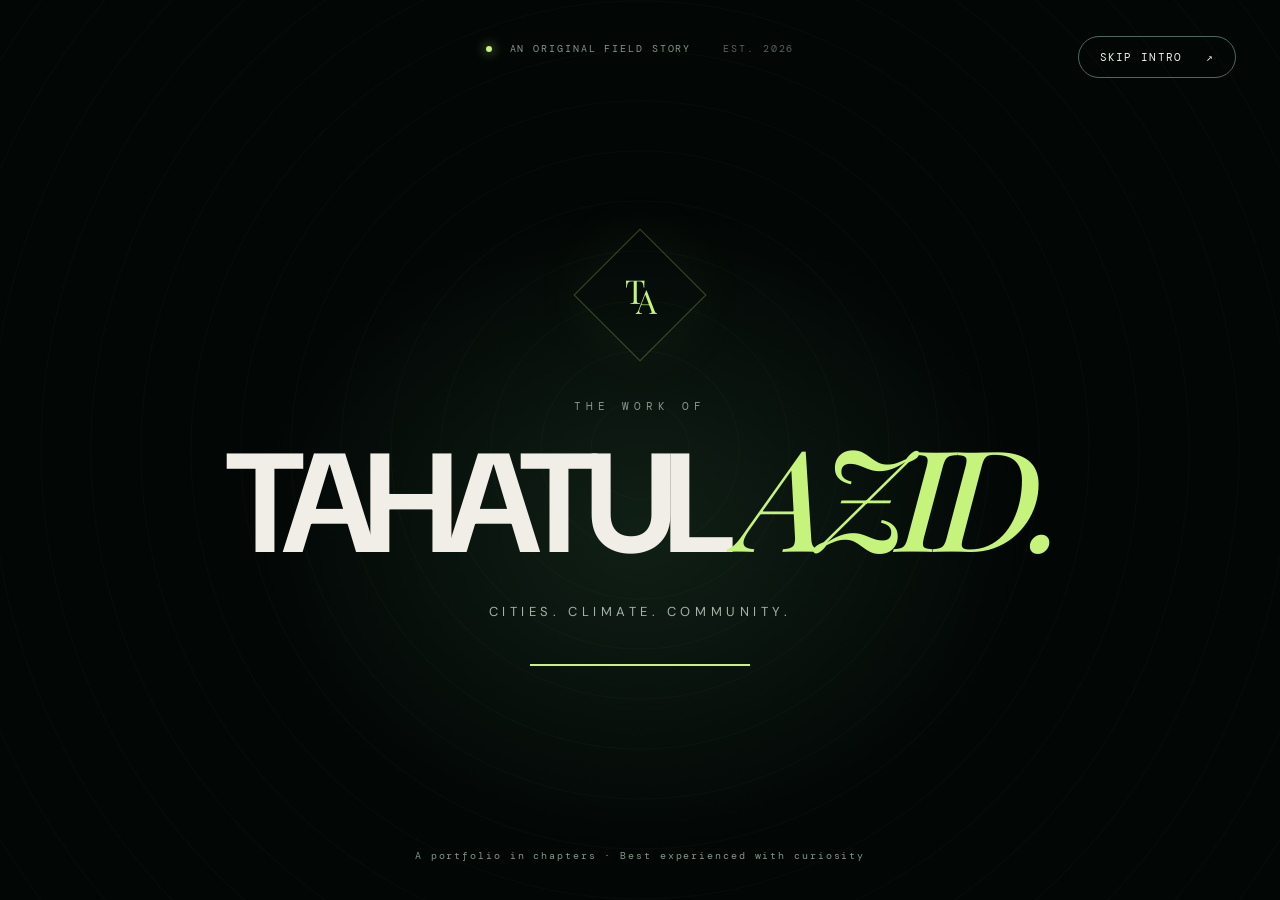
==== index.html @ ae1e610a "Upload complete portfolio website" ====
<!doctype html>
<html lang="en">
<head>
  <meta charset="UTF-8" />
  <meta name="viewport" content="width=device-width, initial-scale=1" />
  <meta name="description" content="The portfolio of Md. Tahatul Azid: planning, climate resilience, GIS and research." />
  <meta name="theme-color" content="#07140f" />
  <title>Home | Md. Tahatul Azid — Fieldnotes</title>
  <link rel="preconnect" href="https://fonts.googleapis.com" />
  <link rel="preconnect" href="https://fonts.gstatic.com" crossorigin />
  <link href="https://fonts.googleapis.com/css2?family=DM+Sans:wght@400;500;600;700&family=DM+Mono:wght@400;500&family=Playfair+Display:ital,wght@0,500;0,600;1,500;1,600&display=swap" rel="stylesheet" />
  <link rel="stylesheet" href="styles.css" />
  <script src="gallery-manifest.js" defer></script><script src="app.js" defer></script>
</head>
<body id="top" data-page="index"><div class="noise" aria-hidden="true"></div>  <div id="intro" class="screen intro-screen" role="dialog" aria-modal="true" aria-label="Portfolio opening">
    <div class="intro-topline"><span class="pulse-dot"></span> AN ORIGINAL FIELD STORY <span>EST. 2026</span></div>
    <div class="intro-center">
      <div class="intro-mark" aria-hidden="true"><span>T</span><span>A</span></div>
      <p class="intro-overline">THE WORK OF</p>
      <h1 class="intro-name">TAHATUL <em>AZID.</em></h1>
      <p class="intro-caption">Cities. Climate. Community.</p>
      <div class="intro-progress"><span></span></div>
    </div>
    <button id="skip-intro" class="outline-button intro-skip" type="button">SKIP INTRO <span aria-hidden="true">↗</span></button>
    <p class="intro-bottom">A portfolio in chapters · Best experienced with curiosity</p>
  </div>

  <div id="chooser" class="screen chooser-screen is-hidden" role="dialog" aria-modal="true" aria-labelledby="chooser-title">
    <div class="chooser-inner">
      <p class="eyebrow center">ONE STORY · FOUR PERSPECTIVES</p>
      <h2 id="chooser-title">Who's watching?</h2>
      <p class="chooser-note">Pick a perspective on the same journey — planning, research and work in the field.</p>
      <div class="profile-grid">
        <button class="profile" type="button" data-profile="overview"><span class="profile-art profile-art-one"><span>TA</span></span><strong>The Full Story</strong><small>Every chapter, in order</small></button>
        <button class="profile" type="button" data-profile="research"><span class="profile-art profile-art-two"><span class="profile-glyph">◈</span></span><strong>Researcher</strong><small>Papers, methods & evidence</small></button>
        <button class="profile" type="button" data-profile="partner"><span class="profile-art profile-art-three"><span class="profile-glyph">⌁</span></span><strong>Project Partner</strong><small>Experience & field projects</small></button>
        <button class="profile" type="button" data-profile="explorer"><span class="profile-art profile-art-four"><span class="profile-glyph">✦</span></span><strong>Explorer</strong><small>Images, ideas & milestones</small></button>
      </div>
      <p class="chooser-foot">FIELDNOTES / VOL. 01 <span>THE STORY IS YOURS TO EXPLORE</span></p>
    </div>
  </div>

<div id="site" class="site-wrap is-inert"><header class="site-header" id="top">
      <a class="brand" href="index.html" aria-label="Tahatul Azid, back to home"><span class="brand-icon">TA<span class="brand-dot">.</span></span><span class="brand-name">TAHATUL AZID<small>THE FIELDNOTES</small></span></a>
      <nav class="desktop-nav" aria-label="Primary navigation"><a href="index.html" aria-current="page">Home</a><a href="about.html" >About</a><a href="fieldwork.html" >Fieldwork</a><a href="projects.html" >Projects</a><a href="research.html" >Research</a><a href="experience.html" >Experience</a><a href="gallery.html" >Gallery</a><a href="recognition.html" >Honours</a><a href="contact.html" >Contact</a></nav>
      <div class="header-actions"><button id="switch-profile" class="mode-button" type="button" title="Switch viewing profile">◈ <span>PROFILE</span></button><a class="header-contact" href="contact.html">LET'S CONNECT <span>↗</span></a><button class="menu-toggle" id="menu-toggle" type="button" aria-label="Open menu" aria-expanded="false"><span></span><span></span></button></div>
    </header>
<nav id="mobile-nav" class="mobile-nav is-hidden" aria-label="Mobile navigation"><a href="index.html" aria-current="page">Home</a><a href="about.html" >About</a><a href="fieldwork.html" >Fieldwork</a><a href="projects.html" >Projects</a><a href="research.html" >Research</a><a href="experience.html" >Experience</a><a href="gallery.html" >Gallery</a><a href="recognition.html" >Honours</a><a href="contact.html" >Contact</a></nav><main>      <section class="hero" id="home">
        <div class="hero-grid"></div><div class="hero-orbit orbit-one"></div><div class="hero-orbit orbit-two"></div>
        <div class="hero-inner wrap">
          <div class="hero-copy reveal">
            <p class="eyebrow light"><span class="eyebrow-line"></span> FIELDNOTES / VOLUME 01 <span class="eyebrow-year">2026</span></p>
            <div class="hero-count">01 <span>/ 08</span></div>
            <h1>Designing<br/><em>resilience.</em><br/>Mapping change<span class="hero-period">.</span></h1>
            <p class="hero-subtitle">Md. Tahatul Azid <span class="separator">—</span> Deputy Project Manager, Urban & Regional Planner, and climate & geospatial researcher based in Bangladesh.</p>
            <div class="hero-tags"><span>CLIMATE RESILIENCE</span><span>GIS & SPATIAL ANALYSIS</span><span>SUSTAINABLE CITIES</span></div>
            <div class="hero-ctas"><a href="projects.html" class="primary-button"><span class="play-icon">▶</span> EXPLORE THE WORK <span class="button-arrow">↗</span></a><a href="about.html" class="text-link">THE STORY <span>↘</span></a></div>
          </div>
          <div class="hero-visual reveal">
            <div class="hero-frame"><img src="assets/tahatul.jpg" alt="Md. Tahatul Azid attending the International Conference on Water and Flood Management" /><div class="hero-photo-grain"></div><span class="photo-corner pc-tl"></span><span class="photo-corner pc-br"></span></div>
            <div class="hero-note"><span class="note-kicker">ON THE GROUND</span><strong>From evidence<br/>to impact.</strong><span class="note-arrow">↗</span></div>
            <div class="hero-side-label">RAJSHAHI — DHAKA — BEYOND</div>
            <div class="hero-image-credit">PHOTO / CONFERENCE ARCHIVE</div>
          </div>
        </div>
        <div class="hero-bottom wrap"><div class="hero-index"><span class="live-dot"></span><span>DEPUTY PROJECT MANAGER · INTELIS SOLUTION LTD.</span></div><a href="#chapters" class="scroll-prompt">SCROLL TO DISCOVER <span>↓</span></a><span class="hero-coordinate">23°48′ N · BANGLADESH</span></div>
      </section>

      <section class="ticker-strip" aria-label="Areas of focus"><div class="ticker-track"><span>URBAN PLANNING</span><b>✳</b><span>CLIMATE ADAPTATION</span><b>✳</b><span>GEOSPATIAL INTELLIGENCE</span><b>✳</b><span>CIRCULAR ECONOMY</span><b>✳</b><span>COMMUNITY RESILIENCE</span><b>✳</b><span>URBAN PLANNING</span><b>✳</b><span>CLIMATE ADAPTATION</span><b>✳</b><span>GEOSPATIAL INTELLIGENCE</span><b>✳</b></div></section>

<section class="chapters-section section-pad hybrid-episodes" id="chapters"><div class="wrap"><div class="section-heading"><div><p class="eyebrow">THE SERIES / EXPLORE BY EPISODE</p><h2>Choose your <em>chapter.</em></h2></div><p class="section-aside">A researcher's evidence, a planner's proposals, and the field experiences that connect them.</p></div><div class="chapter-rail hybrid-chapter-rail" id="chapter-rail"><a class="chapter-card hybrid-chapter" href="about.html"><div class="chapter-num">01</div><div class="chapter-art hybrid-art"><img loading="lazy" src="assets/claude/hero.jpg" alt=""><span>ABOUT</span></div><div class="chapter-meta"><small>EPISODE 01</small><h3>About</h3><p>The person behind the maps</p></div><span class="chapter-go">↗</span></a><a class="chapter-card hybrid-chapter" href="fieldwork.html"><div class="chapter-num">02</div><div class="chapter-art hybrid-art"><img loading="lazy" src="assets/claude/ep-team.jpg" alt=""><span>FIELD SEASONS</span></div><div class="chapter-meta"><small>EPISODE 02</small><h3>Field Seasons</h3><p>Planning and people in action</p></div><span class="chapter-go">↗</span></a><a class="chapter-card hybrid-chapter" href="projects.html"><div class="chapter-num">03</div><div class="chapter-art hybrid-art"><img loading="lazy" src="assets/claude/sb-plan.jpg" alt=""><span>PROJECTS</span></div><div class="chapter-meta"><small>EPISODE 03</small><h3>Projects</h3><p>Studios, maps and case studies</p></div><span class="chapter-go">↗</span></a><a class="chapter-card hybrid-chapter" href="research.html"><div class="chapter-num">04</div><div class="chapter-art hybrid-art"><img loading="lazy" src="assets/claude/bc-flood.jpg" alt=""><span>RESEARCH</span></div><div class="chapter-meta"><small>EPISODE 04</small><h3>Research</h3><p>Evidence that informs decisions</p></div><span class="chapter-go">↗</span></a><a class="chapter-card hybrid-chapter" href="experience.html"><div class="chapter-num">05</div><div class="chapter-art hybrid-art"><img loading="lazy" src="assets/claude/wv-3.jpg" alt=""><span>EXPERIENCE</span></div><div class="chapter-meta"><small>EPISODE 05</small><h3>Experience</h3><p>A professional journey</p></div><span class="chapter-go">↗</span></a><a class="chapter-card hybrid-chapter" href="gallery.html"><div class="chapter-num">06</div><div class="chapter-art hybrid-art"><img loading="lazy" src="assets/claude/hw-1.jpg" alt=""><span>GALLERY</span></div><div class="chapter-meta"><small>EPISODE 06</small><h3>Gallery</h3><p>Field notes in photographs</p></div><span class="chapter-go">↗</span></a><a class="chapter-card hybrid-chapter" href="recognition.html"><div class="chapter-num">07</div><div class="chapter-art hybrid-art"><img loading="lazy" src="assets/claude/undp-1.jpg" alt=""><span>HONOURS</span></div><div class="chapter-meta"><small>EPISODE 07</small><h3>Honours</h3><p>Recognition and service</p></div><span class="chapter-go">↗</span></a><a class="chapter-card hybrid-chapter" href="contact.html"><div class="chapter-num">08</div><div class="chapter-art hybrid-art"><img loading="lazy" src="assets/claude/sv-poster.jpg" alt=""><span>CONTACT</span></div><div class="chapter-meta"><small>EPISODE 08</small><h3>Contact</h3><p>Write the next chapter</p></div><span class="chapter-go">↗</span></a></div></div></section><section class="stream-section section-pad"><div class="wrap"><div class="section-heading"><div><p class="eyebrow light">NOW PLAYING / HIGHLIGHTS</p><h2>From evidence <em>to impact.</em></h2></div><p class="section-aside">Explore the work by its place, method and real-world context.</p></div><div class="stream-grid"><a class="stream-lead" href="fieldwork.html"><img src="assets/claude/ep-m2.jpg" alt="Municipal fieldwork and stakeholder consultations" loading="lazy"><div><span>FEATURED STORY / FIELD SEASONS</span><h3>Preparedness begins with people.</h3><p>GIS mapping, municipal consultations and community-led assessment.</p><b>EXPLORE FIELDWORK ↗</b></div></a><div class="stream-side"><a href="projects.html#studio-details"><img src="assets/claude/sb-3d1.jpg" alt="Proposed design for Shaheb Bazar"><span>STUDIO 01 / URBAN DESIGN</span><strong>Reimagining Shaheb Bazar</strong></a><a href="research.html"><img src="assets/claude/bc-flood.jpg" alt="Spatial study of flood vulnerability"><span>RESEARCH / GIS</span><strong>Mapping climate vulnerability</strong></a></div></div></div></section><section class="home-close"><div class="wrap"><p class="eyebrow light">THE NEXT CHAPTER</p><h2>Let's make <em>meaningful change.</em></h2><p>Planning, GIS, environmental evidence and community-led resilience.</p><a class="primary-button" href="contact.html">START A CONVERSATION <span class="button-arrow">↗</span></a></div></section></main><footer class="site-footer"><div class="wrap footer-inner"><a href="index.html" class="footer-brand">TA<span>.</span></a><p>MD. TAHATUL AZID · FIELDNOTES © 2026<br/><span>AN INDEPENDENT PERSONAL PORTFOLIO</span></p><button id="watch-again" type="button">↺ WATCH AGAIN</button><a href="#top" class="back-top">BACK TO TOP ↑</a></div></footer></div></body></html>
---- styles.css ----
:root{--ink:#07140f;--ink2:#0a1d17;--forest:#14382b;--forest2:#204b3b;--lime:#c6f37c;--mint:#8abfa5;--cream:#f0eee6;--paper:#e5e8df;--white:#fff;--muted:#a8b7ad;--line:rgba(255,255,255,.15);--dark-line:rgba(12,38,28,.16);--mono:'DM Mono',monospace;--sans:'DM Sans',Arial,sans-serif;--serif:'Playfair Display',Georgia,serif}
*{box-sizing:border-box}html{scroll-behavior:smooth;scroll-padding-top:90px}body{margin:0;background:var(--cream);color:var(--ink);font-family:var(--sans);overflow-x:hidden}body.locked{overflow:hidden}a{color:inherit;text-decoration:none}button{font:inherit;cursor:pointer}img{max-width:100%;display:block}::selection{background:var(--lime);color:var(--ink)}.is-hidden{display:none!important}.is-inert{visibility:hidden;height:0;overflow:hidden}.wrap{width:min(1410px,calc(100% - 112px));margin:0 auto}.section-pad{padding:114px 0 124px}.noise{pointer-events:none;position:fixed;inset:0;z-index:50;opacity:.035;background-image:url("data:image/svg+xml,%3Csvg viewBox='0 0 160 160' xmlns='http://www.w3.org/2000/svg'%3E%3Cfilter id='n'%3E%3CfeTurbulence type='fractalNoise' baseFrequency='.75' numOctaves='3' stitchTiles='stitch'/%3E%3C/filter%3E%3Crect width='100%25' height='100%25' filter='url(%23n)'/%3E%3C/svg%3E")}
.eyebrow{font:500 11px/1.5 var(--mono);letter-spacing:.15em;color:#517660;text-transform:uppercase;margin:0 0 18px}.eyebrow.light{color:var(--lime)}.eyebrow.center{text-align:center}.eyebrow-line{display:inline-block;width:31px;border-top:1px solid currentColor;vertical-align:middle;margin-right:10px}.section-heading{display:flex;align-items:end;justify-content:space-between;gap:32px;margin-bottom:43px}.section-heading h2,.story-content h2,.education-grid h2{font-size:clamp(43px,5.5vw,80px);line-height:1.08;letter-spacing:-.062em;font-weight:500;margin:0}.section-heading h2 em,.story-content h2 em,.education-grid h2 em{font-family:var(--serif);font-weight:500;letter-spacing:-.055em}.section-aside{font-size:15px;line-height:1.68;max-width:360px;color:#66746c;margin:0 0 7px}.reveal{animation:riseIn .8s ease both}@keyframes riseIn{from{opacity:0;transform:translateY(24px)}to{opacity:1;transform:translateY(0)}}
/* Opening chapter */
.screen{position:fixed;inset:0;z-index:100;background:#030807;color:var(--cream)}.intro-screen{display:flex;flex-direction:column;justify-content:space-between;align-items:center;overflow:hidden;background:radial-gradient(ellipse at 50% 59%,rgba(57,105,69,.26),transparent 43%),#020605}.intro-screen:before{content:"";position:absolute;inset:-20%;background:repeating-radial-gradient(circle at 50% 50%,transparent 0 48px,rgba(164,202,152,.045) 49px,transparent 50px);animation:introSpin 35s linear infinite;opacity:.7}@keyframes introSpin{to{transform:rotate(15deg)}}.intro-topline,.intro-bottom{z-index:1;text-align:center;font:10px var(--mono);letter-spacing:.19em;color:#819787}.intro-topline{padding-top:42px;display:flex;align-items:center;gap:18px}.intro-topline>span:last-child{margin-left:14px;color:#53655b}.pulse-dot,.live-dot{height:6px;width:6px;border-radius:50%;background:var(--lime);display:inline-block;box-shadow:0 0 12px var(--lime)}.pulse-dot{animation:pulse 1.7s ease-in-out infinite}@keyframes pulse{50%{opacity:.2;transform:scale(.55)}}.intro-bottom{padding-bottom:28px}.intro-center{text-align:center;position:relative;z-index:1;margin-top:20px}.intro-mark{display:inline-flex;align-items:center;justify-content:center;border:1px solid rgba(198,243,124,.28);width:94px;height:94px;transform:rotate(45deg);margin-bottom:46px;box-shadow:0 0 70px rgba(198,243,124,.06)}.intro-mark span{transform:rotate(-45deg);font-family:var(--serif);font-size:33px;letter-spacing:-.07em;color:var(--lime);margin:-2px}.intro-overline{font:11px var(--mono);letter-spacing:.45em;color:#85988b}.intro-name{font-size:clamp(60px,11vw,160px);font-weight:700;line-height:1;letter-spacing:-.085em;margin:5px auto 10px;animation:titleReveal 1.2s cubic-bezier(.16,1,.3,1) both}.intro-name em{font-family:var(--serif);font-weight:500;color:var(--lime);letter-spacing:-.08em}@keyframes titleReveal{from{opacity:0;filter:blur(18px);transform:scale(1.07)}to{opacity:1;filter:blur(0);transform:scale(1)}}.intro-caption{font-size:13px;letter-spacing:.35em;text-transform:uppercase;color:#a3b3a8;margin:28px 0 44px}.intro-progress{width:220px;height:2px;background:#1b3529;margin:auto;overflow:hidden}.intro-progress span{height:100%;background:var(--lime);display:block;width:100%;transform-origin:left;animation:progress 4.1s linear forwards}@keyframes progress{from{transform:scaleX(0)}to{transform:scaleX(1)}}.outline-button{background:transparent;border:1px solid #50675b;border-radius:60px;color:#e7f3e8;padding:13px 21px;letter-spacing:.12em;font:11px var(--mono);transition:.2s}.outline-button:hover{border-color:var(--lime);color:var(--lime)}.intro-skip{position:absolute;z-index:3;right:44px;top:36px}.intro-skip span{margin-left:15px}
/* Profile gate */
.chooser-screen{background:radial-gradient(circle at 50% 18%,#213f2b 0,#0a170f 43%,#020604 90%);display:grid;place-items:center;padding:35px;overflow-y:auto}.chooser-inner{width:min(1100px,100%);text-align:center}.chooser-inner h2{font-size:clamp(45px,6.4vw,78px);font-weight:500;letter-spacing:-.065em;margin:0 0 10px}.chooser-note{color:#a3b3a8;font-size:14px;margin:0 0 55px}.profile-grid{display:grid;grid-template-columns:repeat(4,1fr);gap:22px}.profile{border:0;background:transparent;color:#e7eee6;text-align:center;padding:0;transition:.3s}.profile-art{height:auto;aspect-ratio:1/1;width:100%;border:2px solid transparent;border-radius:9px;display:grid;place-items:center;overflow:hidden;transition:.3s}.profile:hover .profile-art,.profile:focus-visible .profile-art{border-color:#e6f6e9;transform:translateY(-8px);box-shadow:0 20px 45px #0008}.profile-art-one{background:linear-gradient(130deg,#2f714a,#07150c),url('assets/tahatul.jpg');background-blend-mode:multiply;background-size:cover;background-position:center}.profile-art-one span{color:#fff;font-family:var(--serif);font-size:80px;text-shadow:0 3px 30px #000}.profile-art-two{background:radial-gradient(circle at 25% 20%,#b8f49d,#3a8060 38%,#0a291d)}.profile-art-three{background:radial-gradient(circle at 70% 25%,#d8bc73,#8b6f33 38%,#1b2b1c)}.profile-art-four{background:radial-gradient(circle at 20% 20%,#b8bec8,#485d6f 47%,#12232b)}.profile-glyph{font-size:88px;font-weight:400;color:#efffe8;font-family:var(--serif)}.profile strong{display:block;font-size:17px;font-weight:500;margin:20px 0 5px}.profile small{display:block;font-size:12px;color:#92a299}.chooser-foot{font:10px var(--mono);letter-spacing:.12em;display:flex;justify-content:space-between;color:#708577;margin:75px 0 0}
/* Navigation */
.site-header{height:84px;position:absolute;top:0;left:0;right:0;z-index:30;display:flex;align-items:center;gap:28px;padding:0 4.4%;color:var(--cream);border-bottom:1px solid rgba(255,255,255,.1)}.brand{display:flex;gap:12px;align-items:center;flex-shrink:0}.brand-icon{width:41px;height:41px;border:1.5px solid var(--lime);display:grid;place-items:center;color:var(--lime);font-family:var(--serif);font-size:20px;letter-spacing:-.09em}.brand-dot{color:#fff}.brand-name{font-size:13px;font-weight:700;letter-spacing:.06em;line-height:1.15}.brand-name small{display:block;font:9px var(--mono);letter-spacing:.19em;color:#93ad9e;margin-top:5px}.desktop-nav{display:flex;align-items:center;justify-content:center;gap:clamp(16px,2.4vw,34px);margin-left:auto}.desktop-nav a{font-size:12px;color:#d3e1d6;white-space:nowrap;transition:.2s}.desktop-nav a:hover{color:var(--lime)}.header-actions{display:flex;align-items:center;gap:12px;margin-left:16px}.mode-button{background:rgba(255,255,255,.06);border:1px solid rgba(255,255,255,.16);padding:11px 13px;color:var(--lime);font:10px var(--mono);letter-spacing:.1em;white-space:nowrap}.mode-button span{color:#dbe7dc}.header-contact{padding:13px 17px;border:1px solid var(--lime);color:var(--lime);font:10px var(--mono);white-space:nowrap;letter-spacing:.08em;transition:.25s}.header-contact:hover{background:var(--lime);color:var(--ink)}.header-contact span{margin-left:13px}.menu-toggle{display:none;width:42px;height:42px;border:1px solid #557264;background:transparent;align-items:center;justify-content:center;flex-direction:column;gap:6px}.menu-toggle span{height:1px;background:var(--cream);width:19px}.mobile-nav{position:absolute;top:80px;left:0;right:0;z-index:31;background:#0b2519;padding:28px 7%;display:grid;gap:20px;border-top:1px solid #27503c}.mobile-nav a{font-size:16px;color:#ebf4ed}
/* Hero */
.hero{position:relative;min-height:780px;height:min(900px,100vh);max-height:1000px;color:var(--cream);background:radial-gradient(ellipse at 77% 53%,#244a37 0,transparent 33%),linear-gradient(117deg,#06110c 0,#0a2017 52%,#07110f 100%);overflow:hidden}.hero-grid{position:absolute;inset:0;opacity:.33;background-image:linear-gradient(rgba(174,226,166,.08) 1px,transparent 1px),linear-gradient(90deg,rgba(174,226,166,.08) 1px,transparent 1px);background-size:88px 88px;mask-image:linear-gradient(to right,transparent 20%,black 100%)}.hero-orbit{position:absolute;border:1px solid rgba(194,234,186,.13);border-radius:50%;pointer-events:none}.orbit-one{width:790px;height:790px;right:-160px;top:12px}.orbit-two{width:510px;height:510px;right:-20px;top:154px}.hero-inner{display:grid;grid-template-columns:1.06fr .94fr;align-items:center;gap:4%;height:100%;padding-top:92px;padding-bottom:82px;position:relative}.hero-copy{position:relative;z-index:3}.hero-copy .eyebrow{margin-bottom:39px}.eyebrow-year{margin-left:14px;color:#739383}.hero-count{color:#9cb7a1;font:11px var(--mono);letter-spacing:.2em;margin-bottom:20px}.hero-count span{color:#506f5b}.hero h1{font-size:clamp(60px,6.5vw,110px);line-height:1.01;letter-spacing:-.075em;font-weight:500;margin:0 0 29px}.hero h1 em{font-family:var(--serif);color:var(--lime);font-weight:500;letter-spacing:-.06em}.hero-period{color:var(--lime)}.hero-subtitle{max-width:595px;color:#bacbc0;font-size:16px;line-height:1.7;margin:0}.hero-subtitle .separator{color:var(--lime);margin:0 4px}.hero-tags{display:flex;gap:8px;flex-wrap:wrap;margin-top:27px}.hero-tags span{border:1px solid rgba(196,240,193,.2);padding:8px 10px;font:9px var(--mono);letter-spacing:.07em;color:#b9cfc0}.hero-ctas{display:flex;align-items:center;gap:26px;margin-top:41px}.primary-button{display:inline-flex;align-items:center;justify-content:center;gap:14px;background:var(--lime);color:#102218;padding:18px 24px;font:700 11px var(--mono);letter-spacing:.07em;border:1px solid var(--lime);transition:transform .25s,background .25s;white-space:nowrap}.primary-button:hover{transform:translateY(-3px);background:#ddffac}.play-icon{font-size:11px}.button-arrow{margin-left:17px;font-size:16px;font-weight:400}.text-link{font:11px var(--mono);letter-spacing:.12em;border-bottom:1px solid #96b9a2;padding-bottom:9px;color:#e2f3e2;white-space:nowrap}.text-link span{margin-left:16px}.text-link.dark{color:var(--ink);border-color:#557b61}.hero-visual{position:relative;height:620px;width:100%;display:flex;align-items:center;justify-content:center}.hero-frame{position:relative;width:min(450px,83%);height:570px;transform:rotate(2.6deg);background:#173529;box-shadow:33px 38px 0 rgba(0,0,0,.2),0 35px 100px rgba(0,0,0,.3);border:10px solid #305641;overflow:hidden}.hero-frame:before{content:"";position:absolute;inset:0;z-index:2;background:linear-gradient(180deg,rgba(22,63,43,.1),transparent 40%,rgba(5,22,15,.64)),linear-gradient(90deg,rgba(3,29,11,.22),transparent)}.hero-frame img{height:100%;width:100%;object-fit:cover;object-position:center;filter:saturate(.72) contrast(1.06)}.hero-photo-grain{position:absolute;z-index:3;inset:0;mix-blend-mode:screen;opacity:.1;background:repeating-linear-gradient(0deg,transparent 0 2px,#eee 3px,transparent 4px)}.photo-corner{position:absolute;width:45px;height:45px;border-color:var(--lime);z-index:4}.pc-tl{top:20px;left:20px;border-left:2px solid;border-top:2px solid}.pc-br{right:20px;bottom:20px;border-right:2px solid;border-bottom:2px solid}.hero-note{position:absolute;z-index:6;left:0;bottom:54px;background:var(--lime);color:var(--ink);width:270px;padding:18px 21px;box-shadow:10px 12px 34px #0006}.note-kicker{display:block;font:9px var(--mono);letter-spacing:.1em;margin-bottom:8px}.hero-note strong{font-size:23px;font-weight:500;line-height:1.17;letter-spacing:-.04em}.note-arrow{position:absolute;right:20px;bottom:20px;font-size:25px}.hero-side-label{position:absolute;right:-15px;top:50%;writing-mode:vertical-rl;font:9px var(--mono);letter-spacing:.3em;color:#a8c2ad}.hero-image-credit{position:absolute;right:12%;bottom:1px;font:9px var(--mono);letter-spacing:.13em;color:#6e927a}.hero-bottom{position:absolute;bottom:28px;left:50%;transform:translateX(-50%);display:flex;align-items:center;justify-content:space-between;color:#90af9a;font:9px var(--mono);letter-spacing:.1em}.hero-index{display:flex;align-items:center;gap:12px}.scroll-prompt span{margin-left:13px;color:var(--lime)}.hero-coordinate{color:#607f6c}
.ticker-strip{overflow:hidden;background:#b7e680;color:#183d27;height:67px;display:flex;align-items:center}.ticker-track{display:flex;align-items:center;gap:40px;min-width:max-content;animation:ticker 45s linear infinite;font:11px var(--mono);font-weight:500;letter-spacing:.13em}.ticker-track b{font-size:23px;font-weight:400}@keyframes ticker{to{transform:translateX(-49%)}}
/* Episode rail */
.chapters-section{background:var(--cream)}.chapter-rail{display:grid;grid-template-columns:repeat(5,minmax(0,1fr));gap:18px}.chapter-card{background:#fff;border:1px solid #dce2d6;position:relative;overflow:hidden;transition:.3s}.chapter-card:hover{transform:translateY(-8px);box-shadow:0 22px 43px #22382a22}.chapter-num{position:absolute;top:15px;left:17px;z-index:2;font:10px var(--mono);color:#e6f5e8;background:rgba(6,24,16,.55);padding:8px}.chapter-art{height:190px;display:grid;place-items:center;text-align:center;overflow:hidden;color:#f4f7ec;position:relative}.chapter-art:after{content:"";position:absolute;inset:0;background:linear-gradient(125deg,transparent,#0003)}.chapter-art span{position:relative;z-index:1;font-size:40px;line-height:.92;letter-spacing:-.08em;font-weight:700}.chapter-about{background:linear-gradient(135deg,#214638,#0b2119),url('assets/tahatul.jpg');background-size:cover;background-position:center;background-blend-mode:multiply}.chapter-projects{background:linear-gradient(145deg,#285a46,#0a281e),url('assets/studio-06.jpg');background-size:cover;background-position:center 63%;background-blend-mode:multiply}.chapter-research{background:radial-gradient(circle at 50% 50%,#4f8357,#0d2b1a)}.chapter-research span{font-family:var(--serif);color:var(--lime)}.chapter-journey{background:linear-gradient(135deg,#544f2e,#173b29),url('assets/field-22.jpg');background-size:cover;background-position:center;background-blend-mode:multiply}.chapter-archive{background:linear-gradient(135deg,#34493b,#0b171a),url('assets/field-24.jpg');background-size:cover;background-position:center;background-blend-mode:multiply}.chapter-meta{padding:22px 18px 25px}.chapter-meta small{font:9px var(--mono);letter-spacing:.14em;color:#63916b}.chapter-meta h3{font-weight:600;font-size:18px;letter-spacing:-.04em;margin:9px 0 5px}.chapter-meta p{font-size:12px;color:#89938b;margin:0}.chapter-go{position:absolute;right:15px;bottom:25px;color:#456c51}
/* About */
.story-section{background:#e4e9de}.story-grid{display:grid;grid-template-columns:.82fr 1.18fr;gap:10%;align-items:center}.story-photo{position:relative}.story-photo-frame{height:660px;background:#243d30;overflow:hidden;position:relative;border:13px solid #f0f2e9;box-shadow:15px 16px 0 #cad8c8}.story-photo-frame:after{content:"";position:absolute;inset:0;background:linear-gradient(0deg,rgba(17,54,35,.55),transparent 60%)}.story-photo-frame img{width:100%;height:100%;object-fit:cover;filter:saturate(.65)}.story-photo-stamp{position:absolute;left:-25px;bottom:56px;background:var(--lime);border:4px solid #e4e9de;padding:21px;font:700 28px var(--serif);transform:rotate(-7deg)}.story-photo-stamp span{font:9px var(--mono);letter-spacing:.09em}.photo-foot{font:10px var(--mono);letter-spacing:.15em;color:#5e7b64;margin-top:27px}.story-content h2{margin:0 0 30px}.story-lead{font-family:var(--serif);font-size:24px;line-height:1.45;font-style:italic;color:#31543a;margin:0 0 23px}.story-content>p:not(.eyebrow):not(.story-lead){font-size:15px;line-height:1.85;color:#596d5f;max-width:640px}.story-facts{border-top:1px solid var(--dark-line);border-bottom:1px solid var(--dark-line);display:grid;grid-template-columns:repeat(3,1fr);gap:17px;margin:33px 0 28px;padding:23px 0}.story-facts span{font:9px var(--mono);color:#758a78;letter-spacing:.11em;display:block;margin-bottom:7px}.story-facts strong{font-size:12px;font-weight:600}
.metrics-band{background:#113322;color:#eef6e7;padding:48px 0}.metric-grid{display:grid;grid-template-columns:repeat(4,1fr)}.metric-grid>div{display:flex;gap:18px;align-items:center;padding:8px 35px;border-left:1px solid #47705a}.metric-grid>div:first-child{border:0;padding-left:0}.metric-grid strong{font-size:clamp(36px,4.1vw,66px);font-weight:500;letter-spacing:-.08em;color:var(--lime)}.metric-grid span{font:9px/1.8 var(--mono);letter-spacing:.09em;color:#b0c9b5}
/* Projects */
.projects-section{background:#f2f1eb}.filter-row{display:flex;gap:9px;align-items:center;flex-wrap:wrap}.filter-chip{background:transparent;border:1px solid #bac9bc;padding:11px 17px;color:#56725b;font:11px var(--mono);transition:.2s}.filter-chip span{font-size:9px;opacity:.7;margin-left:7px}.filter-chip:hover,.filter-chip.is-active{background:#163a29;border-color:#163a29;color:#e9f3e6}.projects-grid{display:grid;grid-template-columns:repeat(3,minmax(0,1fr));gap:24px;margin-top:29px}.project-card{background:#fff;border:1px solid #e1e6de;position:relative;overflow:hidden;transition:.28s;display:flex;flex-direction:column;min-width:0}.project-card:hover{box-shadow:0 21px 40px #1533231c;transform:translateY(-6px)}.project-media{height:270px;overflow:hidden;position:relative;background:#173b2b}.project-media img{width:100%;height:100%;object-fit:cover;object-position:center 64%;filter:saturate(.67) contrast(1.05);transition:transform .5s}.project-card:hover .project-media img{transform:scale(1.06)}.project-media:after{content:"";position:absolute;inset:0;background:linear-gradient(0deg,#091a12c7,transparent 65%)}.project-type{position:absolute;top:16px;left:16px;z-index:1;background:var(--lime);padding:8px 10px;color:#183223;font:9px var(--mono);letter-spacing:.04em}.project-media-number{position:absolute;right:18px;bottom:9px;z-index:1;font-size:43px;letter-spacing:-.05em;color:#ffffffb5;font-weight:500}.project-body{padding:27px 28px 28px;display:flex;flex-direction:column;flex:1}.project-eyebrow{font:10px var(--mono);letter-spacing:.08em;color:#66876d}.project-body h3{font-size:24px;line-height:1.16;letter-spacing:-.055em;margin:12px 0 12px}.project-body p{color:#748075;line-height:1.66;font-size:13px;flex:1;margin:0 0 22px}.project-bottom{display:flex;justify-content:space-between;align-items:center;border-top:1px solid #e3e8e0;padding-top:19px}.project-bottom span{color:#78927d;font:10px var(--mono)}.project-bottom button{border:0;background:transparent;padding:4px;color:#214d32;font:11px var(--mono)}.project-bottom button:hover{text-decoration:underline}.project-bottom-note{padding-top:34px;text-align:right;font-size:13px;color:#75877b}.project-bottom-note a{color:#234f33;text-decoration:underline;text-underline-offset:4px}
/* Research */
.research-section{background:#0c2016;color:#f0f5e8}.research-section .section-heading h2{max-width:750px}.research-count{display:flex;align-items:center;gap:17px}.research-count strong{font-size:92px;font-weight:400;letter-spacing:-.09em;color:var(--lime);line-height:1}.research-count span{font:10px/1.8 var(--mono);color:#a5baa5}.research-intro{color:#b0c8b5;font-size:16px;line-height:1.75;max-width:760px;margin:0 0 35px}.research-controls{display:flex;justify-content:space-between;align-items:center;gap:20px;margin-bottom:27px}.research-section .filter-chip{border-color:#43614c;color:#bdd2bd}.research-section .filter-chip.is-active,.research-section .filter-chip:hover{background:var(--lime);border-color:var(--lime);color:#112c1b}.researchgate-link{font:10px var(--mono);color:var(--lime);white-space:nowrap}.publications-grid{display:grid;grid-template-columns:repeat(2,minmax(0,1fr));gap:1px;background:#426049;border:1px solid #426049}.publication-card{background:#10291b;padding:26px 30px 28px;min-height:236px;display:flex;flex-direction:column;transition:.2s}.publication-card:hover{background:#183b29}.pub-top{display:flex;justify-content:space-between;gap:15px;align-items:center}.pub-type,.pub-year{font:10px var(--mono);letter-spacing:.11em;color:#9cbd9d}.pub-type{color:var(--lime)}.publication-card h3{font-size:19px;font-weight:500;letter-spacing:-.035em;line-height:1.31;margin:21px 0 13px}.publication-card p{color:#90a997;font-size:12px;line-height:1.5;margin:0 0 22px}.publication-card a{align-self:flex-start;font:10px var(--mono);color:#d9f4bf;border-bottom:1px solid #91bf7a;padding-bottom:6px;margin-top:auto}.research-foot{color:#849c8b;font-size:12px;line-height:1.6;margin-top:22px}
/* Work and skills */
.journey-section{background:#e6eae0}.journey-layout{display:grid;grid-template-columns:.8fr 1.2fr;gap:9%;margin-top:55px}.journey-intro{padding-top:5px}.journey-number{font:10px var(--mono);color:#5d8266;letter-spacing:.1em}.journey-intro h3{font-size:clamp(40px,5vw,74px);font-weight:500;letter-spacing:-.065em;line-height:1.12;margin:26px 0 50px}.journey-intro h3 em{font-family:var(--serif);color:#477552;font-weight:500}.journey-quote{max-width:295px;border-left:3px solid #8dbb7a;padding-left:20px;font-family:var(--serif);font-style:italic;font-size:19px;color:#45674b;line-height:1.5}.timeline{border-top:1px solid #abbcae}.timeline-item{display:grid;grid-template-columns:135px 1fr;gap:22px;padding:29px 0;border-bottom:1px solid #abbcae}.timeline-time{font:10px/1.8 var(--mono);color:#5b8165;letter-spacing:.04em}.timeline-item h3{font-size:23px;letter-spacing:-.04em;margin:0 0 6px;font-weight:600}.timeline-company{font:12px var(--mono);color:#3f7950;letter-spacing:.025em}.timeline-item p{font-size:13px;line-height:1.7;color:#667b6b;margin:11px 0 0}.timeline-now{background:#c5ee9c;color:#14341f;font:9px var(--mono);padding:6px 7px;display:inline-block;margin-top:13px}
.tools-section{background:#f2f1eb}.skill-grid{display:grid;grid-template-columns:repeat(4,1fr);gap:17px}.skill-panel{border:1px solid #c9d7c7;min-height:270px;padding:27px 25px;display:flex;flex-direction:column;transition:.3s;position:relative;overflow:hidden}.skill-panel:before{content:'↗';font-family:var(--serif);position:absolute;right:24px;top:20px;font-size:26px;color:#769a77}.skill-panel:hover{background:#163e29;color:#f3f6e6;transform:translateY(-5px)}.skill-panel span{font:10px var(--mono);color:#558260}.skill-panel:hover span{color:var(--lime)}.skill-panel h3{font-size:26px;line-height:1.14;letter-spacing:-.055em;font-weight:500;margin:auto 0 16px}.skill-panel p{font-size:12px;line-height:1.75;color:#778b79;margin:0}.skill-panel:hover p{color:#b8cabb}
/* Archive */
.archive-section{background:#071812;color:#eff8ec}.archive-section .section-aside{color:#9eb7a5}.archive-grid{display:grid;grid-template-columns:1.3fr 1fr 1fr;grid-template-rows:250px 250px;gap:16px}.archive-tile{position:relative;overflow:hidden;background:#1e4633;border:0;padding:0;color:#fff;text-align:left}.archive-tile:first-child{grid-row:span 2}.archive-tile img{width:100%;height:100%;object-fit:cover;object-position:center 58%;filter:saturate(.69) contrast(1.05);transition:transform .5s}.archive-tile:hover img{transform:scale(1.055)}.archive-tile:after{content:"";position:absolute;inset:0;background:linear-gradient(0deg,#06130bdf,transparent 61%)}.archive-caption{position:absolute;bottom:20px;left:22px;right:20px;z-index:1;display:flex;justify-content:space-between;align-items:end;gap:15px}.archive-caption strong{font-size:18px;font-weight:500;line-height:1.2}.archive-caption small{display:block;font:9px var(--mono);color:#c5e8b6;letter-spacing:.08em;margin-bottom:8px}.archive-caption b{font-size:24px;font-weight:400;color:var(--lime)}.media-bar{border:1px solid #325441;background:linear-gradient(110deg,#1a402d,#153324);padding:28px 32px;margin-top:28px;display:flex;align-items:center;justify-content:space-between;gap:30px}.small-kicker{color:var(--lime);font:9px var(--mono);letter-spacing:.15em}.media-bar h3{font-size:25px;font-weight:500;letter-spacing:-.04em;margin:7px 0}.media-bar p{font-size:12px;color:#b0c8b5;line-height:1.5;margin:0}.light-button{background:transparent;color:var(--lime)}.light-button:hover{background:var(--lime);color:#122617}
/* Recognition & education */
.recognition-section{background:#f3f1e8}.awards-grid{display:grid;grid-template-columns:repeat(4,1fr);gap:16px}.awards-grid article{padding:25px;border:1px solid #c8d3c4;min-height:260px;display:flex;flex-direction:column}.award-year{font:10px var(--mono);color:#587b5c}.award-symbol{font:44px var(--serif);color:#73a16e;margin-top:20px}.awards-grid h3{font-size:25px;letter-spacing:-.05em;font-weight:500;margin:auto 0 10px}.awards-grid p{font-size:12px;line-height:1.55;color:#6b7e6b;margin:0}.recognition-note{font-size:13px;color:#657765;border-top:1px solid #cbd6c8;margin-top:30px;padding-top:24px;line-height:1.8}.recognition-note strong{color:#1d4129}.recognition-note a{text-decoration:underline;text-underline-offset:4px;color:#345f3a}
.education-section{background:#dfe7dc}.education-grid{display:grid;grid-template-columns:1fr 1fr;gap:10%;align-items:start}.education-grid h2{font-size:clamp(38px,4.5vw,68px)}.education-copy{font-size:15px;line-height:1.8;color:#5b7460;margin-top:24px;max-width:430px}.education-list{border-top:1px solid #adbfae}.education-list>div{border-bottom:1px solid #adbfae;padding:24px 0}.education-list span{font:10px var(--mono);color:#52805e;letter-spacing:.07em}.education-list h3{font-size:20px;line-height:1.25;letter-spacing:-.04em;margin:8px 0 6px}.education-list p{font-size:12px;color:#6e836f;margin:0}
/* Contact */
.contact-section{background:radial-gradient(ellipse at 82% 20%,#28593b,transparent 50%),#06150d;color:#f4faea;overflow:hidden;position:relative}.contact-section:before{content:"";position:absolute;width:850px;height:850px;border:1px solid #31553a;border-radius:50%;right:-360px;top:-160px;box-shadow:0 0 0 90px #183b241b,0 0 0 180px #183b2415}.contact-inner{padding:120px 0 116px;position:relative;z-index:1}.contact-inner h2{font-size:clamp(60px,9.4vw,146px);line-height:1.02;letter-spacing:-.08em;margin:0 0 30px;font-weight:500}.contact-inner h2 em{font-family:var(--serif);color:var(--lime);font-weight:500}.contact-inner>p:not(.eyebrow){font-size:16px;line-height:1.65;max-width:540px;color:#acbeaf;margin-bottom:29px}.contact-email{font-size:clamp(24px,3vw,43px);font-weight:500;letter-spacing:-.045em;display:inline-block;color:#f1f7e8;border-bottom:1px solid var(--lime);padding-bottom:13px}.contact-email span{color:var(--lime);margin-left:24px}.contact-links{display:flex;gap:26px;flex-wrap:wrap;margin-top:68px}.contact-links a{font:11px var(--mono);letter-spacing:.06em;color:#bfd6b8}.contact-links a:hover{color:var(--lime)}.site-footer{background:#020b06;color:#c4d6c6;padding:28px 0}.footer-inner{display:flex;align-items:center;gap:32px}.footer-brand{font:34px var(--serif);color:var(--cream)}.footer-brand span{color:var(--lime)}.footer-inner p{font:10px/1.7 var(--mono);letter-spacing:.08em;margin:0}.footer-inner p span{color:#718e79}.footer-inner button,.back-top{margin-left:auto;background:transparent;border:0;color:#bbd3b5;font:10px var(--mono);letter-spacing:.1em}.back-top{margin-left:0}
/* Detail overlays */
.modal-shell,.lightbox{position:fixed;inset:0;z-index:120}.modal-backdrop{position:absolute;inset:0;background:#010805d9;backdrop-filter:blur(12px)}.modal-dialog{position:absolute;width:min(1000px,calc(100vw - 40px));max-height:min(90vh,1000px);top:50%;left:50%;transform:translate(-50%,-50%);overflow:auto;background:#edf0e6;color:#0a2516;box-shadow:0 30px 120px #000b}.modal-close{position:sticky;top:15px;float:right;z-index:4;margin:15px 17px -58px 0;width:43px;height:43px;background:#102a1b;color:#fff;border:0;border-radius:50%;font-size:30px;line-height:1}.modal-header{padding:55px 60px 25px}.modal-header .eyebrow{margin-bottom:18px}.modal-header h2{font-size:clamp(32px,5vw,57px);letter-spacing:-.065em;line-height:1.12;font-weight:500;margin:0 0 20px}.modal-header p{max-width:800px;line-height:1.73;color:#647768;font-size:15px}.modal-img{display:block;width:100%;height:445px;object-fit:contain;background:#c3d0c3}.modal-content{padding:35px 60px 50px;display:grid;grid-template-columns:1.15fr .85fr;gap:45px}.modal-content h3{font-size:17px;letter-spacing:-.03em;margin:0 0 10px}.modal-content p{font-size:13px;line-height:1.75;color:#647768;margin:0 0 16px}.modal-tags{display:flex;flex-wrap:wrap;gap:8px}.modal-tags span{border:1px solid #aebfb1;padding:8px 10px;font:10px var(--mono)}.modal-actions{display:flex;gap:10px;flex-wrap:wrap;margin-top:30px}.modal-actions a{background:#123927;color:#eaffde;padding:14px 17px;font:10px var(--mono)}.modal-actions a.secondary{background:transparent;color:#123927;border:1px solid #89a08c}.lightbox{background:#010804ee;display:grid;place-items:center;padding:45px}.lightbox button{position:absolute;top:20px;right:28px;background:transparent;border:1px solid #779276;color:white;font-size:33px;width:44px;height:44px}.lightbox figure{margin:0;max-width:min(1100px,95vw);max-height:93vh;text-align:center}.lightbox img{max-height:82vh;width:auto;max-width:100%;object-fit:contain;margin:0 auto;box-shadow:0 17px 60px #0009}.lightbox figcaption{font:11px var(--mono);letter-spacing:.08em;color:#cde7c7;margin-top:17px}
/* Responsive */
@media(max-width:1250px){.wrap{width:min(100% - 72px,1270px)}.desktop-nav{gap:15px}.desktop-nav a{font-size:11px}.header-contact{display:none}.hero h1{font-size:clamp(59px,6.6vw,88px)}.hero-visual{height:570px}.hero-frame{height:510px}.chapter-art{height:165px}.chapter-meta h3{font-size:16px}.story-photo-frame{height:580px}.metric-grid>div{padding:7px 15px}.metric-grid strong{font-size:48px}.skill-panel{padding:21px}.skill-panel h3{font-size:23px}}
@media(max-width:980px){.desktop-nav{display:none}.menu-toggle{display:flex}.header-contact{display:inline-flex}.header-actions{margin-left:auto}.hero{height:auto;max-height:none;min-height:850px}.hero-inner{grid-template-columns:1fr 1fr;gap:20px}.hero h1{font-size:clamp(55px,7.7vw,80px)}.hero-visual{height:510px}.hero-frame{height:450px;width:90%}.hero-note{width:210px;bottom:33px;left:-10px}.hero-side-label{right:-20px}.chapter-rail{overflow-x:auto;display:flex;scroll-snap-type:x mandatory;padding-bottom:14px}.chapter-card{flex:0 0 230px;scroll-snap-align:start}.chapter-art{height:180px}.story-grid{gap:7%}.story-photo-frame{height:480px}.story-content h2{font-size:48px}.story-lead{font-size:20px}.projects-grid{grid-template-columns:repeat(2,1fr)}.skill-grid,.awards-grid{grid-template-columns:repeat(2,1fr)}.archive-grid{grid-template-columns:1.2fr 1fr;grid-template-rows:220px 220px 220px}.archive-tile:first-child{grid-row:span 2}.archive-tile:last-child{grid-column:span 2}.journey-layout{gap:6%}.metric-grid span{font-size:8px}.metric-grid strong{font-size:43px}.hero-image-credit{display:none}}
@media(max-width:700px){.wrap{width:calc(100% - 40px)}.section-pad{padding:73px 0 82px}.section-heading{display:block;margin-bottom:28px}.section-heading h2{font-size:50px}.section-aside{margin-top:19px;max-width:100%}.site-header{height:68px;padding:0 20px}.brand-name{font-size:11px}.brand-icon{width:36px;height:36px}.header-contact,.mode-button span{display:none}.mode-button{padding:11px}.mobile-nav{top:68px}.hero{min-height:1000px}.hero-inner{display:flex;flex-direction:column;justify-content:flex-start;padding-top:130px;padding-bottom:70px;gap:28px}.hero-copy{width:100%}.hero-copy .eyebrow{margin-bottom:25px}.hero-count{margin-bottom:13px}.hero h1{font-size:clamp(54px,13.3vw,81px);line-height:1.01;margin-bottom:20px}.hero-subtitle{font-size:13px;line-height:1.55}.hero-tags{margin-top:18px}.hero-tags span{font-size:8px}.hero-ctas{margin-top:25px;gap:17px}.primary-button{font-size:9px;padding:15px 17px;gap:9px}.button-arrow{margin-left:7px}.text-link{font-size:10px}.hero-visual{height:420px;width:100%}.hero-frame{height:395px;width:75%;max-width:320px;border-width:7px;transform:rotate(2deg);box-shadow:15px 18px 0 #0005}.hero-note{left:0;bottom:10px;width:185px;padding:13px}.hero-note strong{font-size:18px}.note-arrow{right:13px;bottom:12px;font-size:17px}.hero-side-label{right:1px}.hero-bottom{bottom:18px}.hero-coordinate,.scroll-prompt{display:none}.hero-index{font-size:8px}.ticker-strip{height:53px}.ticker-track{gap:26px;font-size:9px}.profile-grid{grid-template-columns:repeat(2,1fr);gap:18px}.profile-art{max-height:195px}.chooser-inner h2{font-size:49px}.chooser-note{margin-bottom:30px}.chooser-foot{display:block;margin-top:35px}.chooser-foot span{display:block;margin-top:9px}.intro-name{font-size:16vw}.intro-mark{width:68px;height:68px;margin-bottom:25px}.intro-mark span{font-size:25px}.intro-caption{font-size:10px;letter-spacing:.18em}.intro-skip{top:22px;right:20px;padding:10px 12px;font-size:9px}.intro-topline{padding-top:25px;font-size:8px}.intro-topline>span:last-child{display:none}.chapter-card{flex-basis:230px}.story-grid{display:block}.story-photo{max-width:460px;margin:auto auto 50px}.story-photo-frame{height:410px}.story-photo-stamp{left:-9px}.story-content h2{font-size:46px}.story-lead{font-size:20px}.story-facts{grid-template-columns:1fr 1fr}.metric-grid{grid-template-columns:1fr 1fr;gap:20px}.metric-grid>div,.metric-grid>div:first-child{padding:0;border:0}.metric-grid strong{font-size:47px}.metrics-band{padding:34px 0}.projects-grid{grid-template-columns:1fr;gap:18px}.project-media{height:270px}.research-count{margin-top:20px}.research-count strong{font-size:60px}.research-intro{font-size:14px}.research-controls{display:block}.researchgate-link{display:inline-block;margin-top:20px}.publications-grid{grid-template-columns:1fr}.publication-card{min-height:220px}.journey-layout{display:block;margin-top:28px}.journey-intro h3{font-size:45px;margin:15px 0 20px}.journey-quote{margin-bottom:35px}.timeline-item{grid-template-columns:95px 1fr;gap:10px}.timeline-item h3{font-size:18px}.skill-grid,.awards-grid{grid-template-columns:1fr 1fr;gap:10px}.skill-panel{min-height:245px;padding:18px}.skill-panel h3{font-size:20px}.awards-grid article{padding:18px;min-height:235px}.awards-grid h3{font-size:20px}.archive-grid{grid-template-columns:1fr 1fr;grid-template-rows:230px 190px 190px;gap:10px}.archive-tile:first-child{grid-column:span 2;grid-row:span 1}.archive-tile:last-child{grid-column:span 1}.archive-caption{left:14px;bottom:12px}.archive-caption strong{font-size:14px}.media-bar{display:block;padding:23px}.media-bar .primary-button{margin-top:21px}.education-grid{display:block}.education-list{margin-top:30px}.contact-inner{padding:90px 0}.contact-inner h2{font-size:clamp(52px,12.2vw,84px)}.contact-inner>p:not(.eyebrow){font-size:13px}.contact-email{font-size:23px;word-break:break-all}.contact-links{gap:16px;margin-top:37px}.contact-links a{font-size:9px}.footer-inner{flex-wrap:wrap;gap:16px}.footer-inner p{font-size:9px}.footer-inner button{margin-left:auto}.footer-inner .back-top{display:none}.modal-header{padding:55px 24px 20px}.modal-img{height:350px}.modal-content{display:block;padding:24px}.modal-content>div+div{margin-top:26px}.lightbox{padding:20px}.lightbox figure{max-width:100%}.lightbox button{top:8px;right:8px}}
@media(max-width:390px){.hero{min-height:960px}.hero h1{font-size:52px}.hero-frame{height:345px}.hero-visual{height:370px}.profile-art{max-height:155px}.profile strong{font-size:14px}.profile small{font-size:10px}.skill-grid,.awards-grid{grid-template-columns:1fr}.hero-ctas{gap:12px}}
@media(prefers-reduced-motion:reduce){html{scroll-behavior:auto}*,*:before,*:after{animation-duration:.01ms!important;animation-iteration-count:1!important;transition-duration:.01ms!important}}

/* Portable multi-page edition — page-specific identity with the original visual language. */
.desktop-nav a[aria-current="page"],.mobile-nav a[aria-current="page"]{color:var(--lime);font-weight:700}
.desktop-nav a[aria-current="page"]{border-bottom:1px solid var(--lime);padding-bottom:7px}
.subpage-hero{background:radial-gradient(ellipse at 85% 35%,#24583d 0,transparent 41%),linear-gradient(120deg,#06120e,#092217 65%,#05110b);min-height:490px;position:relative;color:var(--cream);overflow:hidden}
.subpage-hero::before{content:"";position:absolute;right:-100px;top:-260px;width:820px;height:820px;border:1px solid #749c6833;border-radius:50%;box-shadow:0 0 0 100px #749c6809,0 0 0 220px #749c6807;pointer-events:none}
.subpage-grain{position:absolute;inset:0;opacity:.18;background-image:linear-gradient(#b3d6ab17 1px,transparent 1px),linear-gradient(90deg,#b3d6ab17 1px,transparent 1px);background-size:92px 92px}
.subpage-hero-inner{position:relative;z-index:1;padding-top:160px;padding-bottom:56px}
.subpage-index{position:absolute;right:0;top:132px;color:#88aa8f;font:10px var(--mono);letter-spacing:.18em}
.subpage-hero .eyebrow{margin:0 0 22px}
.subpage-hero h1{font-size:clamp(64px,8.5vw,128px);letter-spacing:-.085em;font-weight:500;line-height:.98;margin:0 0 24px;max-width:1050px}
.subpage-hero h1 em{font-family:var(--serif);color:var(--lime);font-weight:500}
.subpage-hero-inner>p:not(.eyebrow){font-size:16px;line-height:1.65;color:#b0c7b3;max-width:670px;margin:0}
.subpage-rule{display:flex;justify-content:space-between;margin-top:40px;border-top:1px solid #78a17b40;padding-top:15px;font:10px var(--mono);letter-spacing:.12em;color:#9cbaa3}
.subpage-rule span:last-child{font-size:22px;color:var(--lime)}
.home-bridge{background:#e3e9dc}.home-feature-grid{display:grid;grid-template-columns:repeat(3,minmax(0,1fr));gap:18px}
.home-feature-grid>a{min-height:295px;background:#173b29;color:#eff8ec;padding:30px;display:flex;flex-direction:column;transition:transform .24s,background .24s}
.home-feature-grid>a:nth-child(2){background:#234b39}.home-feature-grid>a:nth-child(3){background:#304e3f}
.home-feature-grid>a:hover{background:#102b1d;transform:translateY(-7px)}
.home-feature-grid span{font:10px var(--mono);color:var(--lime);letter-spacing:.12em}
.home-feature-grid strong{font-size:clamp(26px,3vw,46px);line-height:1.11;letter-spacing:-.05em;font-weight:500;margin:auto 0 20px}
.home-feature-grid small{font:11px var(--mono);color:#bad5bd}
.home-close{background:#071710;color:var(--cream);padding:90px 0 110px}
.home-close h2{font-size:clamp(42px,6.2vw,86px);letter-spacing:-.065em;line-height:1.08;font-weight:500;max-width:900px;margin:0 0 20px}
.home-close h2 em{font-family:var(--serif);color:var(--lime);font-weight:500}
.home-close p:not(.eyebrow){color:#afc5b5;margin-bottom:28px}
.footer-replay{margin-left:auto;font:10px var(--mono);letter-spacing:.1em;color:#bbd3b5}
body[data-page="contact"] .contact-section{min-height:540px}
body[data-page="research"] .research-section{min-height:560px}
@media(min-width:981px) and (max-width:1450px){.site-header{padding:0 3%;gap:15px}.desktop-nav{gap:14px}.header-contact{display:none}.header-actions{margin-left:8px}}
@media(max-width:980px){.home-feature-grid{grid-template-columns:1fr 1fr}.home-feature-grid>a:last-child{grid-column:1 / -1;min-height:190px}.subpage-index{display:none}}
@media(max-width:700px){.subpage-hero{min-height:400px}.subpage-hero-inner{padding-top:122px;padding-bottom:44px}.subpage-hero h1{font-size:clamp(53px,13.4vw,82px)}.subpage-hero-inner>p:not(.eyebrow){font-size:13px}.home-feature-grid{grid-template-columns:1fr}.home-feature-grid>a,.home-feature-grid>a:last-child{grid-column:auto;min-height:220px}.home-feature-grid strong{font-size:34px}.home-close{padding:65px 0}.footer-replay{margin-left:auto}}

/* The final edition: Fieldnotes meets the detailed Floodlines archive. */
:root{--amber:#e4b468;--silt:#96c5b1}
.hybrid-chapter-rail{display:flex;gap:14px;overflow-x:auto;scroll-snap-type:x mandatory;padding:5px 0 22px;scrollbar-color:#a4b9a1 transparent}
.hybrid-chapter{flex:0 0 223px;scroll-snap-align:start;min-width:0}
.hybrid-art{position:relative;overflow:hidden;background:#173322;height:172px}
.hybrid-art img{position:absolute;inset:0;width:100%;height:100%;object-fit:cover;filter:saturate(.73) contrast(1.03);transition:transform .35s}
.hybrid-art::after{content:"";position:absolute;inset:0;background:linear-gradient(0deg,#07150bca,transparent 78%)}
.hybrid-art span{position:absolute;bottom:15px;left:15px;z-index:2;font:800 22px/1 var(--sans);letter-spacing:-.06em;color:#f4f7e9;text-shadow:0 3px 15px #071408}
.hybrid-chapter:hover .hybrid-art img{transform:scale(1.075)}
.stream-section{background:#0a2118;color:#e9f5e9}
.stream-section .section-aside{color:#a9bfb0}
.stream-grid{display:grid;grid-template-columns:1.48fr .82fr;gap:18px;min-height:510px}
.stream-lead,.stream-side>a{display:block;position:relative;overflow:hidden;background:#213f30;color:#fff}
.stream-lead img,.stream-side img{position:absolute;inset:0;width:100%;height:100%;object-fit:cover;filter:contrast(1.06) saturate(.76);transition:transform .45s}
.stream-lead:hover img,.stream-side a:hover img{transform:scale(1.055)}
.stream-lead::after,.stream-side>a::after{content:"";position:absolute;inset:0;background:linear-gradient(0deg,#04130eea 5%,#081d1480 44%,transparent 88%)}
.stream-lead>div{position:absolute;z-index:2;left:35px;right:30px;bottom:31px}
.stream-lead span,.stream-side span{display:block;font:10px var(--mono);letter-spacing:.12em;color:var(--amber);margin-bottom:10px}
.stream-lead h3{font-size:clamp(36px,4.4vw,65px);font-weight:500;line-height:1.02;letter-spacing:-.065em;max-width:590px;margin:0 0 13px}
.stream-lead p{font-size:14px;line-height:1.7;color:#c5dbcb;max-width:470px;margin:0 0 25px}
.stream-lead b{font:10px var(--mono);letter-spacing:.1em;color:var(--lime)}
.stream-side{display:grid;grid-template-rows:1fr 1fr;gap:18px}
.stream-side>a{padding:25px;display:flex;flex-direction:column;justify-content:end}
.stream-side span,.stream-side strong{position:relative;z-index:2}
.stream-side strong{font-size:27px;line-height:1.05;letter-spacing:-.05em;font-weight:500}
.stream-side span{font-size:9px}
.field-current{background:#dbe6d5;padding:55px 0 0}
.field-current-card{background:#103726;color:#e8f2df;border-left:7px solid var(--lime);padding:39px 42px;display:grid;grid-template-columns:1fr .94fr;align-items:end;gap:55px}
.field-current-card h2{font-size:clamp(33px,4.2vw,62px);font-weight:500;letter-spacing:-.065em;line-height:1.05;margin:0 0 13px}
.field-current-card div>p:last-child{color:#b8d2bc;font-size:14px;margin:0}
.field-current-card>p{font-size:14px;color:#c2d7c1;line-height:1.82;max-width:570px;margin:0}
.imported-content{background:#eef0e6;color:#0b2718;padding:64px 0 110px}
.imported-content .wrap{width:min(1240px,calc(100% - 112px));margin:auto}
.imported-content a{color:#2e6642;text-decoration:underline;text-underline-offset:3px}
.imported-content .season{display:grid;grid-template-columns:250px minmax(0,1fr);gap:36px;border-top:1px solid #b4c8b2;padding:35px 0 58px}
.imported-content .s-label{position:sticky;top:100px;align-self:start}
.imported-content .sn{font:700 12px var(--mono);letter-spacing:.12em;color:#3b8152}
.imported-content .s-label h2{font:500 clamp(29px,3vw,42px)/1.1 var(--sans);letter-spacing:-.055em;margin:15px 0 11px}
.imported-content .s-label>span:last-child{font:11px var(--mono);color:#597662}
.imported-content .eps{display:grid;gap:14px}
.imported-content .episode{display:grid;grid-template-columns:56px minmax(0,1fr);gap:20px;padding:23px 25px;background:#fff;border:1px solid #ccdac9;box-shadow:0 7px 30px #1a3e1809}
.imported-content .en{font:700 12px var(--mono);color:#528560;padding-top:7px}
.imported-content .eb h3{font-size:22px;line-height:1.22;font-weight:600;letter-spacing:-.045em;margin:0 0 8px}
.imported-content .sub{font:11px/1.65 var(--mono);color:#517360;display:block;margin-bottom:17px}
.imported-content .eb p,.imported-content .eb li{font-size:13px;line-height:1.85;color:#536b59}
.imported-content .eb p{margin:0 0 14px}
.imported-content .dots{padding-left:19px;margin:10px 0 12px}
.imported-content .dots li{padding-left:4px;margin-bottom:4px}
.imported-content .strip{display:flex;align-items:stretch;gap:10px;overflow-x:auto;scroll-snap-type:x proximity;margin:21px 0 6px;padding-bottom:8px;scrollbar-color:#9aaf98 transparent}
.imported-content .strip img{width:190px;height:145px;flex:0 0 190px;object-fit:cover;background:#ccd7cd;scroll-snap-align:start;border:1px solid #b5c7b9;cursor:zoom-in}
.imported-content .strip.wide img{width:245px;height:165px;flex-basis:245px}
.imported-content .strip.contain img,.studio-details .strip img{object-fit:contain;background:#d9e0d5}
.imported-content .section{padding:46px 0 62px;border-bottom:1px solid #b5c6b5}
.imported-content .section:first-child{padding-top:0}
.imported-content .section:last-child{border-bottom:0}
.imported-content .section>.eyebrow{margin-bottom:15px}
.imported-content .h2{font-size:clamp(34px,4.8vw,62px);font-weight:500;line-height:1.06;letter-spacing:-.06em;margin:0 0 19px}
.imported-content .lead{font-size:16px;line-height:1.85;max-width:1010px;color:#2d5039;margin:0 0 16px}
.imported-content .muted{font-size:13px;line-height:1.8;color:#66816a;margin:0 0 18px}
.imported-content .stats{display:flex;flex-wrap:wrap;gap:12px;margin:24px 0}
.imported-content .stats>div{background:#dce8d8;padding:19px 24px;min-width:165px;max-width:270px}
.imported-content .stats b{display:block;font:500 42px var(--sans);letter-spacing:-.06em;color:#174c2e}
.imported-content .stats span{font:11px/1.5 var(--mono);color:#57785e}
.imported-content .links{display:flex;gap:15px;flex-wrap:wrap;margin:22px 0}
.studio-intro{background:#dce6d9}
.studio-intro h2{font-size:clamp(43px,6vw,78px);letter-spacing:-.065em;font-weight:500;margin:0 0 17px}
.studio-intro h2 em{font-family:var(--serif);font-weight:500}
.studio-intro p:last-child{font-size:16px;line-height:1.8;max-width:800px;color:#607564}
.recognition-details .clean{list-style:none;margin:0;padding:0}
.recognition-details .contact-row{display:flex;gap:28px;align-items:start;justify-content:space-between;border-bottom:1px solid #c2d1be;padding:15px 0!important;font-size:14px;line-height:1.6}
.recognition-details .contact-row span:last-child{flex:0 0 auto;color:#67836b;font-size:11px}
.recognition-details .grid2{display:grid;grid-template-columns:1fr 1fr;gap:16px}
.recognition-details .panel{background:#e0eade;padding:25px;min-height:165px}
.recognition-details .panel h3{font-size:23px;line-height:1.24;font-weight:500;letter-spacing:-.045em;margin:8px 0 12px}
.recognition-details .section h3:not(.panel h3){font-size:18px;margin-top:30px}
.gallery-filters{display:flex;flex-wrap:wrap;gap:8px;margin:0 0 32px}
.gallery-filters button{padding:10px 15px;background:transparent;border:1px solid #47715b;color:#bdd6c0;font:10px var(--mono);letter-spacing:.07em}
.gallery-filters button:hover,.gallery-filters button.is-active{background:var(--lime);color:#102b1b;border-color:var(--lime)}
.expanded-gallery.archive-grid{display:grid;grid-template-columns:repeat(4,minmax(0,1fr));grid-template-rows:none;gap:13px}
.expanded-gallery .archive-tile,.expanded-gallery .archive-tile:first-child,.expanded-gallery .archive-tile:last-child{grid-column:auto;grid-row:auto;height:195px;min-width:0}
.expanded-gallery .archive-caption{left:15px;right:12px;bottom:13px}
.expanded-gallery .archive-caption strong{font-size:14px}
.expanded-gallery .archive-caption small{font-size:8px}
.expanded-gallery .archive-tile img{object-fit:cover}
@media(min-width:1201px) and (max-width:1680px){.site-header{padding:0 2.4%;gap:12px}.desktop-nav{gap:11px}.desktop-nav a{font-size:11px}.header-contact{display:none}.header-actions{margin-left:8px}}
@media(max-width:1200px){.desktop-nav{display:none}.menu-toggle{display:flex}.header-actions{margin-left:auto}}
@media(max-width:980px){.stream-grid{grid-template-columns:1fr}.stream-lead{min-height:470px}.stream-side{grid-template-columns:1fr 1fr;grid-template-rows:250px}.imported-content .season{grid-template-columns:1fr;gap:25px}.imported-content .s-label{position:static}.expanded-gallery.archive-grid{grid-template-columns:repeat(3,1fr)}}
@media(max-width:700px){.stream-lead{min-height:390px}.stream-side{grid-template-columns:1fr;grid-template-rows:220px 220px}.stream-lead>div{left:22px;right:22px;bottom:25px}.stream-lead h3{font-size:40px}.stream-lead p{font-size:12px}.field-current-card{grid-template-columns:1fr;gap:20px;padding:27px}.imported-content{padding:52px 0 75px}.imported-content .wrap{width:calc(100% - 36px)}.imported-content .episode{grid-template-columns:1fr;gap:7px;padding:20px 17px}.imported-content .eb h3{font-size:20px}.imported-content .s-label h2{font-size:34px}.imported-content .section{padding:34px 0 48px}.imported-content .h2{font-size:38px}.imported-content .lead{font-size:14px}.imported-content .stats>div{flex:1 1 130px;min-width:0}.recognition-details .grid2{grid-template-columns:1fr}.recognition-details .contact-row{font-size:13px;gap:12px}.expanded-gallery.archive-grid{grid-template-columns:repeat(2,1fr)}.expanded-gallery .archive-tile,.expanded-gallery .archive-tile:first-child,.expanded-gallery .archive-tile:last-child{height:170px}.expanded-gallery .archive-caption strong{font-size:12px}.hybrid-chapter{flex-basis:220px}}
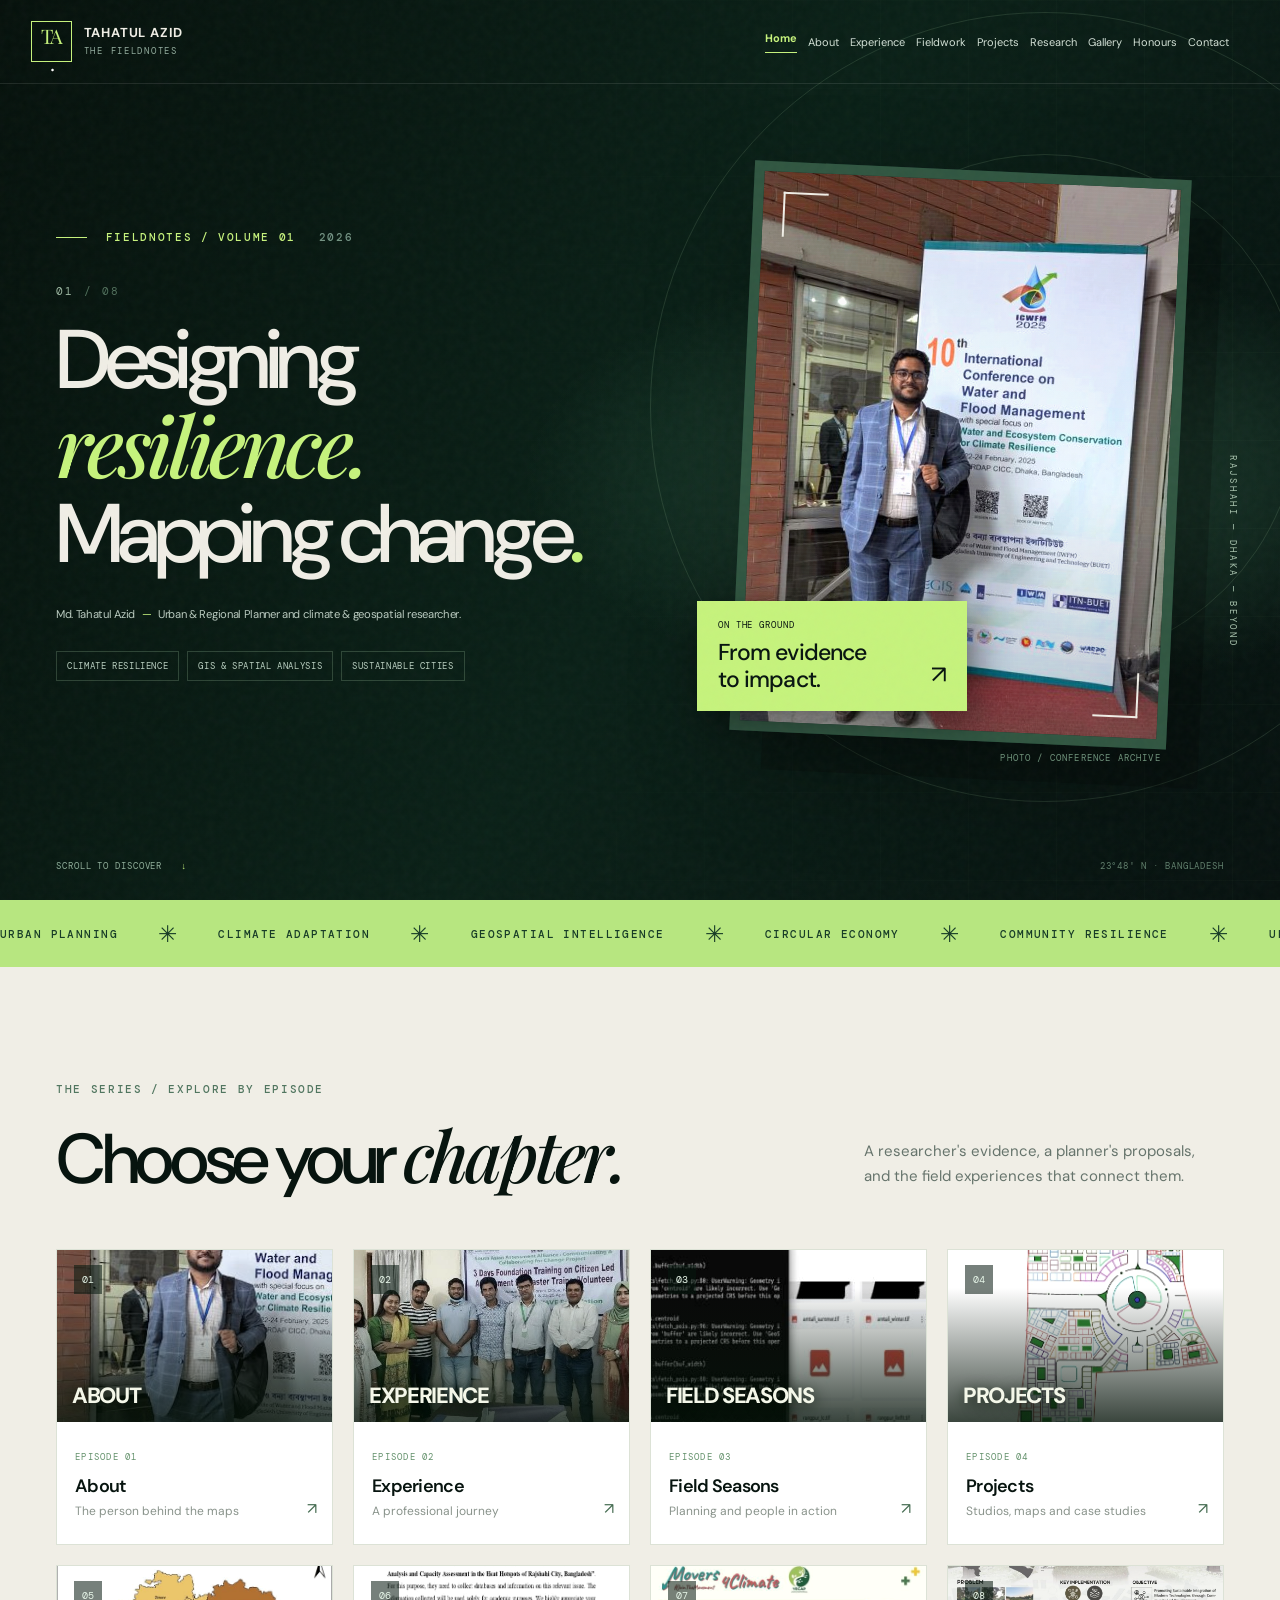
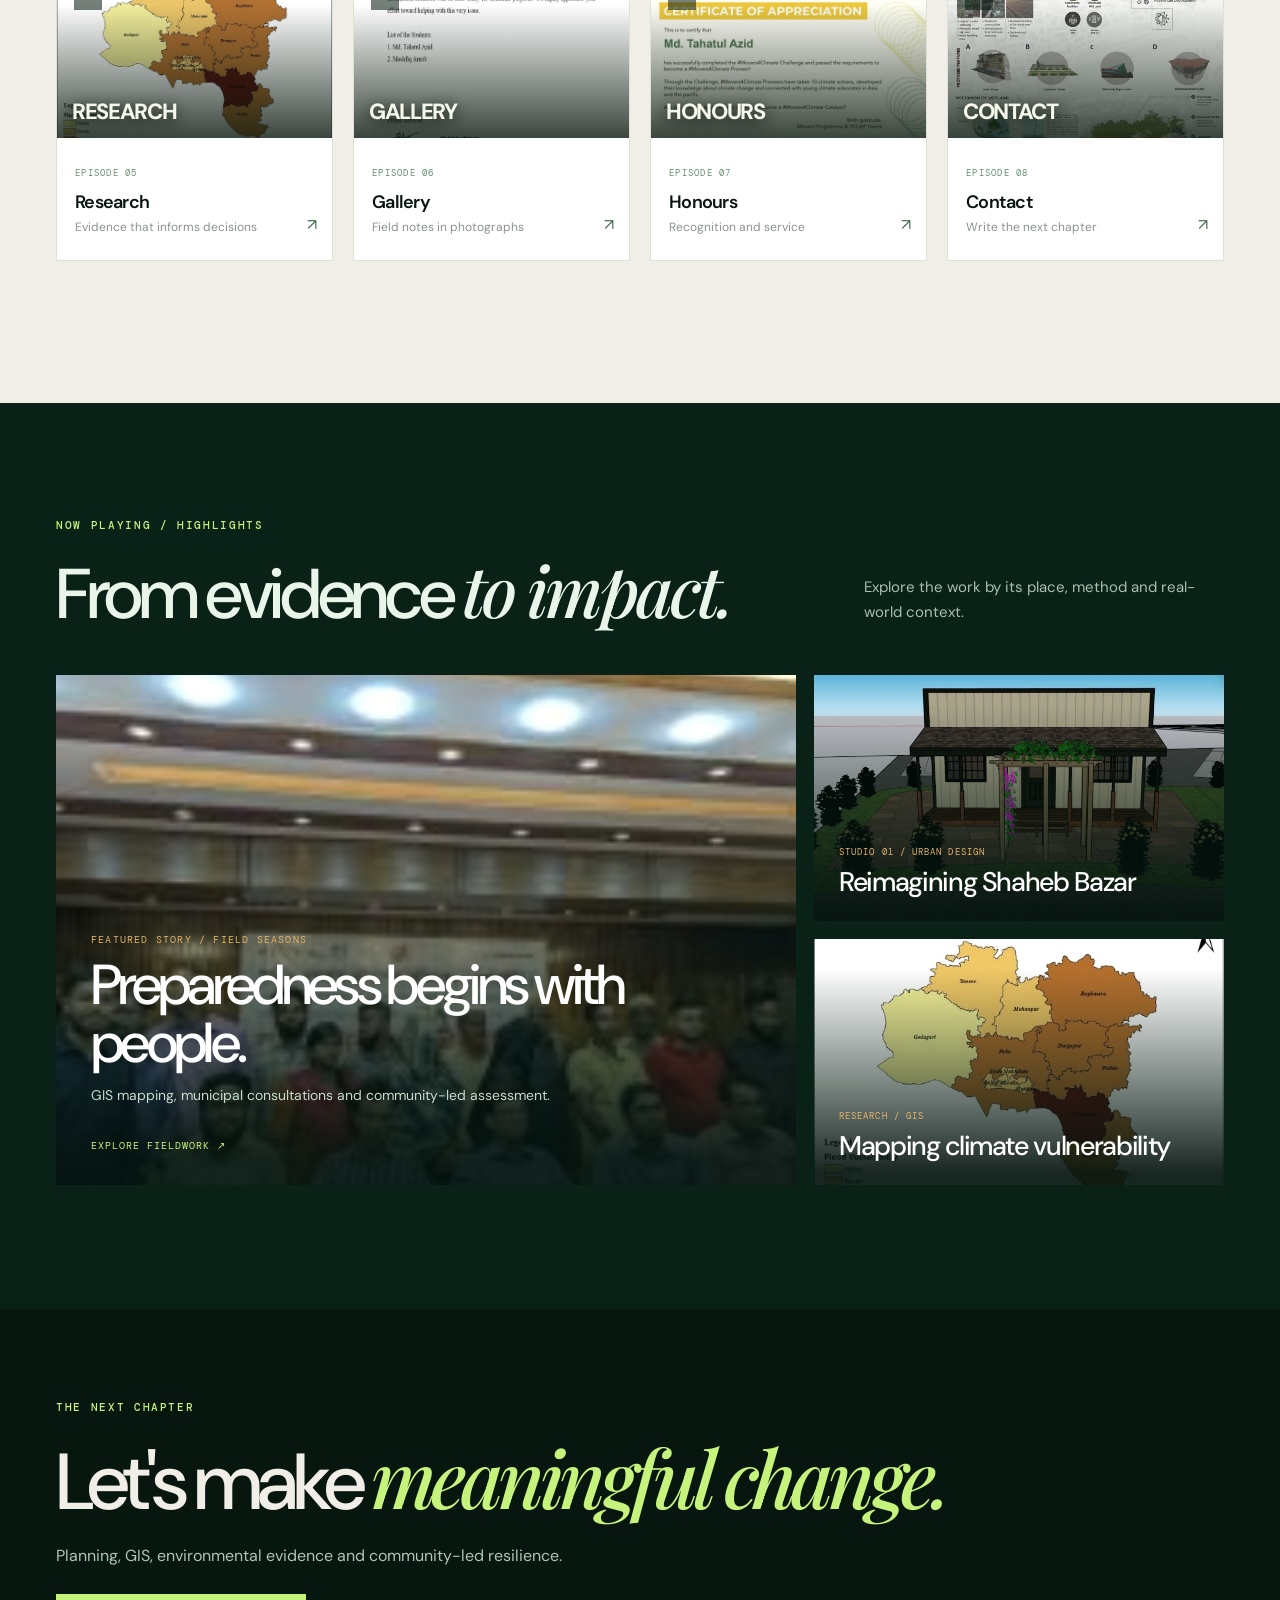
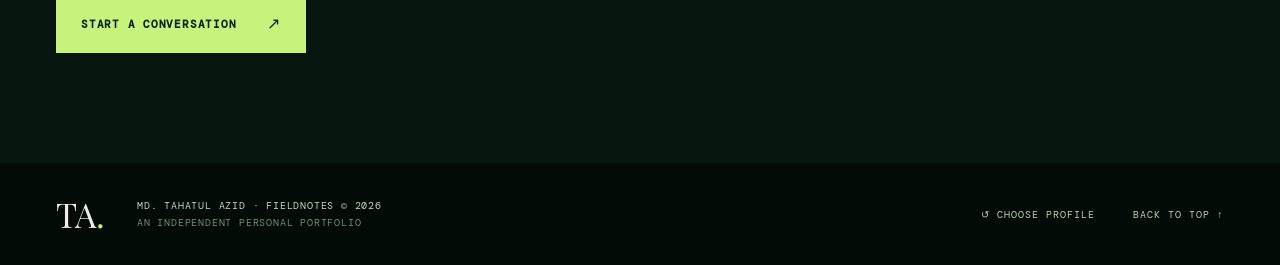
==== commit 489ead8c: "Add files via upload" ====
--- a/index.html
+++ b/index.html
@@ -10,21 +10,10 @@
   <link rel="preconnect" href="https://fonts.gstatic.com" crossorigin />
   <link href="https://fonts.googleapis.com/css2?family=DM+Sans:wght@400;500;600;700&family=DM+Mono:wght@400;500&family=Playfair+Display:ital,wght@0,500;0,600;1,500;1,600&display=swap" rel="stylesheet" />
   <link rel="stylesheet" href="styles.css" />
+  <link rel="stylesheet" href="homepage.css" />
   <script src="gallery-manifest.js" defer></script><script src="app.js" defer></script>
 </head>
-<body id="top" data-page="index"><div class="noise" aria-hidden="true"></div>  <div id="intro" class="screen intro-screen" role="dialog" aria-modal="true" aria-label="Portfolio opening">
-    <div class="intro-topline"><span class="pulse-dot"></span> AN ORIGINAL FIELD STORY <span>EST. 2026</span></div>
-    <div class="intro-center">
-      <div class="intro-mark" aria-hidden="true"><span>T</span><span>A</span></div>
-      <p class="intro-overline">THE WORK OF</p>
-      <h1 class="intro-name">TAHATUL <em>AZID.</em></h1>
-      <p class="intro-caption">Cities. Climate. Community.</p>
-      <div class="intro-progress"><span></span></div>
-    </div>
-    <button id="skip-intro" class="outline-button intro-skip" type="button">SKIP INTRO <span aria-hidden="true">↗</span></button>
-    <p class="intro-bottom">A portfolio in chapters · Best experienced with curiosity</p>
-  </div>
-
+<body id="top" data-page="index"><div class="noise" aria-hidden="true"></div>
   <div id="chooser" class="screen chooser-screen is-hidden" role="dialog" aria-modal="true" aria-labelledby="chooser-title">
     <div class="chooser-inner">
       <p class="eyebrow center">ONE STORY · FOUR PERSPECTIVES</p>
@@ -40,10 +29,10 @@
     </div>
   </div>
 
-<div id="site" class="site-wrap is-inert"><header class="site-header" id="top">
+<div id="site" class="site-wrap"><header class="site-header" id="top">
       <a class="brand" href="index.html" aria-label="Tahatul Azid, back to home"><span class="brand-icon">TA<span class="brand-dot">.</span></span><span class="brand-name">TAHATUL AZID<small>THE FIELDNOTES</small></span></a>
       <nav class="desktop-nav" aria-label="Primary navigation"><a href="index.html" aria-current="page">Home</a><a href="about.html" >About</a><a href="fieldwork.html" >Fieldwork</a><a href="projects.html" >Projects</a><a href="research.html" >Research</a><a href="experience.html" >Experience</a><a href="gallery.html" >Gallery</a><a href="recognition.html" >Honours</a><a href="contact.html" >Contact</a></nav>
-      <div class="header-actions"><button id="switch-profile" class="mode-button" type="button" title="Switch viewing profile">◈ <span>PROFILE</span></button><a class="header-contact" href="contact.html">LET'S CONNECT <span>↗</span></a><button class="menu-toggle" id="menu-toggle" type="button" aria-label="Open menu" aria-expanded="false"><span></span><span></span></button></div>
+      <div class="header-actions"><a class="header-contact" href="contact.html">LET'S CONNECT <span>↗</span></a><button class="menu-toggle" id="menu-toggle" type="button" aria-label="Open menu" aria-expanded="false"><span></span><span></span></button></div>
     </header>
 <nav id="mobile-nav" class="mobile-nav is-hidden" aria-label="Mobile navigation"><a href="index.html" aria-current="page">Home</a><a href="about.html" >About</a><a href="fieldwork.html" >Fieldwork</a><a href="projects.html" >Projects</a><a href="research.html" >Research</a><a href="experience.html" >Experience</a><a href="gallery.html" >Gallery</a><a href="recognition.html" >Honours</a><a href="contact.html" >Contact</a></nav><main>      <section class="hero" id="home">
         <div class="hero-grid"></div><div class="hero-orbit orbit-one"></div><div class="hero-orbit orbit-two"></div>
@@ -52,20 +41,19 @@
             <p class="eyebrow light"><span class="eyebrow-line"></span> FIELDNOTES / VOLUME 01 <span class="eyebrow-year">2026</span></p>
             <div class="hero-count">01 <span>/ 08</span></div>
             <h1>Designing<br/><em>resilience.</em><br/>Mapping change<span class="hero-period">.</span></h1>
-            <p class="hero-subtitle">Md. Tahatul Azid <span class="separator">—</span> Deputy Project Manager, Urban & Regional Planner, and climate & geospatial researcher based in Bangladesh.</p>
+            <p class="hero-subtitle">Md. Tahatul Azid <span class="separator">—</span> Urban &amp; Regional Planner and climate &amp; geospatial researcher.</p>
             <div class="hero-tags"><span>CLIMATE RESILIENCE</span><span>GIS & SPATIAL ANALYSIS</span><span>SUSTAINABLE CITIES</span></div>
-            <div class="hero-ctas"><a href="projects.html" class="primary-button"><span class="play-icon">▶</span> EXPLORE THE WORK <span class="button-arrow">↗</span></a><a href="about.html" class="text-link">THE STORY <span>↘</span></a></div>
           </div>
           <div class="hero-visual reveal">
-            <div class="hero-frame"><img src="assets/tahatul.jpg" alt="Md. Tahatul Azid attending the International Conference on Water and Flood Management" /><div class="hero-photo-grain"></div><span class="photo-corner pc-tl"></span><span class="photo-corner pc-br"></span></div>
+            <div class="hero-frame"><img src="assets/tahatul-home.png" alt="Md. Tahatul Azid attending the International Conference on Water and Flood Management" /><div class="hero-photo-grain"></div><span class="photo-corner pc-tl"></span><span class="photo-corner pc-br"></span></div>
             <div class="hero-note"><span class="note-kicker">ON THE GROUND</span><strong>From evidence<br/>to impact.</strong><span class="note-arrow">↗</span></div>
             <div class="hero-side-label">RAJSHAHI — DHAKA — BEYOND</div>
             <div class="hero-image-credit">PHOTO / CONFERENCE ARCHIVE</div>
           </div>
         </div>
-        <div class="hero-bottom wrap"><div class="hero-index"><span class="live-dot"></span><span>DEPUTY PROJECT MANAGER · INTELIS SOLUTION LTD.</span></div><a href="#chapters" class="scroll-prompt">SCROLL TO DISCOVER <span>↓</span></a><span class="hero-coordinate">23°48′ N · BANGLADESH</span></div>
+        <div class="hero-bottom wrap"><a href="#chapters" class="scroll-prompt">SCROLL TO DISCOVER <span>↓</span></a><span class="hero-coordinate">23°48′ N · BANGLADESH</span></div>
       </section>
 
       <section class="ticker-strip" aria-label="Areas of focus"><div class="ticker-track"><span>URBAN PLANNING</span><b>✳</b><span>CLIMATE ADAPTATION</span><b>✳</b><span>GEOSPATIAL INTELLIGENCE</span><b>✳</b><span>CIRCULAR ECONOMY</span><b>✳</b><span>COMMUNITY RESILIENCE</span><b>✳</b><span>URBAN PLANNING</span><b>✳</b><span>CLIMATE ADAPTATION</span><b>✳</b><span>GEOSPATIAL INTELLIGENCE</span><b>✳</b></div></section>
 
-<section class="chapters-section section-pad hybrid-episodes" id="chapters"><div class="wrap"><div class="section-heading"><div><p class="eyebrow">THE SERIES / EXPLORE BY EPISODE</p><h2>Choose your <em>chapter.</em></h2></div><p class="section-aside">A researcher's evidence, a planner's proposals, and the field experiences that connect them.</p></div><div class="chapter-rail hybrid-chapter-rail" id="chapter-rail"><a class="chapter-card hybrid-chapter" href="about.html"><div class="chapter-num">01</div><div class="chapter-art hybrid-art"><img loading="lazy" src="assets/claude/hero.jpg" alt=""><span>ABOUT</span></div><div class="chapter-meta"><small>EPISODE 01</small><h3>About</h3><p>The person behind the maps</p></div><span class="chapter-go">↗</span></a><a class="chapter-card hybrid-chapter" href="fieldwork.html"><div class="chapter-num">02</div><div class="chapter-art hybrid-art"><img loading="lazy" src="assets/claude/ep-team.jpg" alt=""><span>FIELD SEASONS</span></div><div class="chapter-meta"><small>EPISODE 02</small><h3>Field Seasons</h3><p>Planning and people in action</p></div><span class="chapter-go">↗</span></a><a class="chapter-card hybrid-chapter" href="projects.html"><div class="chapter-num">03</div><div class="chapter-art hybrid-art"><img loading="lazy" src="assets/claude/sb-plan.jpg" alt=""><span>PROJECTS</span></div><div class="chapter-meta"><small>EPISODE 03</small><h3>Projects</h3><p>Studios, maps and case studies</p></div><span class="chapter-go">↗</span></a><a class="chapter-card hybrid-chapter" href="research.html"><div class="chapter-num">04</div><div class="chapter-art hybrid-art"><img loading="lazy" src="assets/claude/bc-flood.jpg" alt=""><span>RESEARCH</span></div><div class="chapter-meta"><small>EPISODE 04</small><h3>Research</h3><p>Evidence that informs decisions</p></div><span class="chapter-go">↗</span></a><a class="chapter-card hybrid-chapter" href="experience.html"><div class="chapter-num">05</div><div class="chapter-art hybrid-art"><img loading="lazy" src="assets/claude/wv-3.jpg" alt=""><span>EXPERIENCE</span></div><div class="chapter-meta"><small>EPISODE 05</small><h3>Experience</h3><p>A professional journey</p></div><span class="chapter-go">↗</span></a><a class="chapter-card hybrid-chapter" href="gallery.html"><div class="chapter-num">06</div><div class="chapter-art hybrid-art"><img loading="lazy" src="assets/claude/hw-1.jpg" alt=""><span>GALLERY</span></div><div class="chapter-meta"><small>EPISODE 06</small><h3>Gallery</h3><p>Field notes in photographs</p></div><span class="chapter-go">↗</span></a><a class="chapter-card hybrid-chapter" href="recognition.html"><div class="chapter-num">07</div><div class="chapter-art hybrid-art"><img loading="lazy" src="assets/claude/undp-1.jpg" alt=""><span>HONOURS</span></div><div class="chapter-meta"><small>EPISODE 07</small><h3>Honours</h3><p>Recognition and service</p></div><span class="chapter-go">↗</span></a><a class="chapter-card hybrid-chapter" href="contact.html"><div class="chapter-num">08</div><div class="chapter-art hybrid-art"><img loading="lazy" src="assets/claude/sv-poster.jpg" alt=""><span>CONTACT</span></div><div class="chapter-meta"><small>EPISODE 08</small><h3>Contact</h3><p>Write the next chapter</p></div><span class="chapter-go">↗</span></a></div></div></section><section class="stream-section section-pad"><div class="wrap"><div class="section-heading"><div><p class="eyebrow light">NOW PLAYING / HIGHLIGHTS</p><h2>From evidence <em>to impact.</em></h2></div><p class="section-aside">Explore the work by its place, method and real-world context.</p></div><div class="stream-grid"><a class="stream-lead" href="fieldwork.html"><img src="assets/claude/ep-m2.jpg" alt="Municipal fieldwork and stakeholder consultations" loading="lazy"><div><span>FEATURED STORY / FIELD SEASONS</span><h3>Preparedness begins with people.</h3><p>GIS mapping, municipal consultations and community-led assessment.</p><b>EXPLORE FIELDWORK ↗</b></div></a><div class="stream-side"><a href="projects.html#studio-details"><img src="assets/claude/sb-3d1.jpg" alt="Proposed design for Shaheb Bazar"><span>STUDIO 01 / URBAN DESIGN</span><strong>Reimagining Shaheb Bazar</strong></a><a href="research.html"><img src="assets/claude/bc-flood.jpg" alt="Spatial study of flood vulnerability"><span>RESEARCH / GIS</span><strong>Mapping climate vulnerability</strong></a></div></div></div></section><section class="home-close"><div class="wrap"><p class="eyebrow light">THE NEXT CHAPTER</p><h2>Let's make <em>meaningful change.</em></h2><p>Planning, GIS, environmental evidence and community-led resilience.</p><a class="primary-button" href="contact.html">START A CONVERSATION <span class="button-arrow">↗</span></a></div></section></main><footer class="site-footer"><div class="wrap footer-inner"><a href="index.html" class="footer-brand">TA<span>.</span></a><p>MD. TAHATUL AZID · FIELDNOTES © 2026<br/><span>AN INDEPENDENT PERSONAL PORTFOLIO</span></p><button id="watch-again" type="button">↺ WATCH AGAIN</button><a href="#top" class="back-top">BACK TO TOP ↑</a></div></footer></div></body></html>
+<section class="chapters-section section-pad hybrid-episodes" id="chapters"><div class="wrap"><div class="section-heading"><div><p class="eyebrow">THE SERIES / EXPLORE BY EPISODE</p><h2>Choose your <em>chapter.</em></h2></div><p class="section-aside">A researcher's evidence, a planner's proposals, and the field experiences that connect them.</p></div><div class="chapter-rail hybrid-chapter-rail" id="chapter-rail"><a class="chapter-card hybrid-chapter" href="about.html"><div class="chapter-num">01</div><div class="chapter-art hybrid-art"><img loading="lazy" src="assets/claude/hero.jpg" alt=""><span>ABOUT</span></div><div class="chapter-meta"><small>EPISODE 01</small><h3>About</h3><p>The person behind the maps</p></div><span class="chapter-go">↗</span></a><a class="chapter-card hybrid-chapter" href="fieldwork.html"><div class="chapter-num">02</div><div class="chapter-art hybrid-art"><img loading="lazy" src="assets/claude/ep-team.jpg" alt=""><span>FIELD SEASONS</span></div><div class="chapter-meta"><small>EPISODE 02</small><h3>Field Seasons</h3><p>Planning and people in action</p></div><span class="chapter-go">↗</span></a><a class="chapter-card hybrid-chapter" href="projects.html"><div class="chapter-num">03</div><div class="chapter-art hybrid-art"><img loading="lazy" src="assets/claude/sb-plan.jpg" alt=""><span>PROJECTS</span></div><div class="chapter-meta"><small>EPISODE 03</small><h3>Projects</h3><p>Studios, maps and case studies</p></div><span class="chapter-go">↗</span></a><a class="chapter-card hybrid-chapter" href="research.html"><div class="chapter-num">04</div><div class="chapter-art hybrid-art"><img loading="lazy" src="assets/claude/bc-flood.jpg" alt=""><span>RESEARCH</span></div><div class="chapter-meta"><small>EPISODE 04</small><h3>Research</h3><p>Evidence that informs decisions</p></div><span class="chapter-go">↗</span></a><a class="chapter-card hybrid-chapter" href="experience.html"><div class="chapter-num">05</div><div class="chapter-art hybrid-art"><img loading="lazy" src="assets/claude/wv-3.jpg" alt=""><span>EXPERIENCE</span></div><div class="chapter-meta"><small>EPISODE 05</small><h3>Experience</h3><p>A professional journey</p></div><span class="chapter-go">↗</span></a><a class="chapter-card hybrid-chapter" href="gallery.html"><div class="chapter-num">06</div><div class="chapter-art hybrid-art"><img loading="lazy" src="assets/claude/hw-1.jpg" alt=""><span>GALLERY</span></div><div class="chapter-meta"><small>EPISODE 06</small><h3>Gallery</h3><p>Field notes in photographs</p></div><span class="chapter-go">↗</span></a><a class="chapter-card hybrid-chapter" href="recognition.html"><div class="chapter-num">07</div><div class="chapter-art hybrid-art"><img loading="lazy" src="assets/claude/undp-1.jpg" alt=""><span>HONOURS</span></div><div class="chapter-meta"><small>EPISODE 07</small><h3>Honours</h3><p>Recognition and service</p></div><span class="chapter-go">↗</span></a><a class="chapter-card hybrid-chapter" href="contact.html"><div class="chapter-num">08</div><div class="chapter-art hybrid-art"><img loading="lazy" src="assets/claude/sv-poster.jpg" alt=""><span>CONTACT</span></div><div class="chapter-meta"><small>EPISODE 08</small><h3>Contact</h3><p>Write the next chapter</p></div><span class="chapter-go">↗</span></a></div></div></section><section class="stream-section section-pad"><div class="wrap"><div class="section-heading"><div><p class="eyebrow light">NOW PLAYING / HIGHLIGHTS</p><h2>From evidence <em>to impact.</em></h2></div><p class="section-aside">Explore the work by its place, method and real-world context.</p></div><div class="stream-grid"><a class="stream-lead" href="fieldwork.html"><img src="assets/claude/ep-m2.jpg" alt="Municipal fieldwork and stakeholder consultations" loading="lazy"><div><span>FEATURED STORY / FIELD SEASONS</span><h3>Preparedness begins with people.</h3><p>GIS mapping, municipal consultations and community-led assessment.</p><b>EXPLORE FIELDWORK ↗</b></div></a><div class="stream-side"><a href="projects.html#studio-details"><img src="assets/claude/sb-3d1.jpg" alt="Proposed design for Shaheb Bazar"><span>STUDIO 01 / URBAN DESIGN</span><strong>Reimagining Shaheb Bazar</strong></a><a href="research.html"><img src="assets/claude/bc-flood.jpg" alt="Spatial study of flood vulnerability"><span>RESEARCH / GIS</span><strong>Mapping climate vulnerability</strong></a></div></div></div></section><section class="home-close"><div class="wrap"><p class="eyebrow light">THE NEXT CHAPTER</p><h2>Let's make <em>meaningful change.</em></h2><p>Planning, GIS, environmental evidence and community-led resilience.</p><a class="primary-button" href="contact.html">START A CONVERSATION <span class="button-arrow">↗</span></a></div></section></main><footer class="site-footer"><div class="wrap footer-inner"><a href="index.html" class="footer-brand">TA<span>.</span></a><p>MD. TAHATUL AZID · FIELDNOTES © 2026<br/><span>AN INDEPENDENT PERSONAL PORTFOLIO</span></p><button id="switch-profile" class="footer-replay" type="button" title="Choose a viewing profile">↺ CHOOSE PROFILE</button><a href="#top" class="back-top">BACK TO TOP ↑</a></div></footer></div></body></html>
--- a/styles.css
+++ b/styles.css
@@ -158,3 +158,104 @@
 @media(max-width:1200px){.desktop-nav{display:none}.menu-toggle{display:flex}.header-actions{margin-left:auto}}
 @media(max-width:980px){.stream-grid{grid-template-columns:1fr}.stream-lead{min-height:470px}.stream-side{grid-template-columns:1fr 1fr;grid-template-rows:250px}.imported-content .season{grid-template-columns:1fr;gap:25px}.imported-content .s-label{position:static}.expanded-gallery.archive-grid{grid-template-columns:repeat(3,1fr)}}
 @media(max-width:700px){.stream-lead{min-height:390px}.stream-side{grid-template-columns:1fr;grid-template-rows:220px 220px}.stream-lead>div{left:22px;right:22px;bottom:25px}.stream-lead h3{font-size:40px}.stream-lead p{font-size:12px}.field-current-card{grid-template-columns:1fr;gap:20px;padding:27px}.imported-content{padding:52px 0 75px}.imported-content .wrap{width:calc(100% - 36px)}.imported-content .episode{grid-template-columns:1fr;gap:7px;padding:20px 17px}.imported-content .eb h3{font-size:20px}.imported-content .s-label h2{font-size:34px}.imported-content .section{padding:34px 0 48px}.imported-content .h2{font-size:38px}.imported-content .lead{font-size:14px}.imported-content .stats>div{flex:1 1 130px;min-width:0}.recognition-details .grid2{grid-template-columns:1fr}.recognition-details .contact-row{font-size:13px;gap:12px}.expanded-gallery.archive-grid{grid-template-columns:repeat(2,1fr)}.expanded-gallery .archive-tile,.expanded-gallery .archive-tile:first-child,.expanded-gallery .archive-tile:last-child{height:170px}.expanded-gallery .archive-caption strong{font-size:12px}.hybrid-chapter{flex-basis:220px}}
+
+/* Chapter-specific animated ribbon — a companion to the homepage fieldnotes ticker. */
+.page-marquee{height:72px;overflow:hidden;position:relative;isolation:isolate;display:flex;align-items:center;background:#102b1e;color:#e9f1e7;border-top:1px solid #b8e68a66;border-bottom:1px solid #30503a;font:11px var(--mono);letter-spacing:.075em}
+.page-marquee::before,.page-marquee::after{content:"";position:absolute;top:0;bottom:0;width:clamp(22px,8vw,120px);pointer-events:none;z-index:2}
+.page-marquee::before{left:0;background:linear-gradient(90deg,#102b1e,transparent)}
+.page-marquee::after{right:0;background:linear-gradient(270deg,#102b1e,transparent)}
+.page-marquee-track{display:flex;align-items:center;width:max-content;animation:page-marquee-travel 48s linear infinite;will-change:transform}
+.page-marquee:hover .page-marquee-track,.page-marquee:focus-within .page-marquee-track{animation-play-state:paused}
+.page-marquee-group{flex:none;display:flex;align-items:center;gap:34px;padding-right:34px}
+.page-marquee-item{display:inline-flex;align-items:center;gap:14px;white-space:nowrap;color:#e9f1e7;transition:color .2s ease,transform .25s ease;min-height:46px}
+a.page-marquee-item:hover,a.page-marquee-item:focus-visible{color:#c5f17d;transform:translateY(-3px)}
+.page-marquee-item:focus-visible{outline:2px solid #c5f17d;outline-offset:5px}
+.page-marquee-item img{height:38px;width:50px;object-fit:contain;flex:none}
+.page-marquee-item img[src*="eptisa"]{width:85px;background:#fff;padding:3px 5px;border-radius:5px}
+.page-marquee-symbol{color:#c5f17d;font-weight:700;font-size:15px;letter-spacing:0}
+.page-marquee-separator{color:#a1c67566;font-size:14px;padding-left:20px}
+@keyframes page-marquee-travel{to{transform:translateX(-50%)}}
+
+/* Professional timeline: readable evidence-led roles, linked employers and status labels. */
+.timeline-item{grid-template-columns:170px minmax(0,1fr);gap:16px;padding:34px 0}
+.timeline-time{padding-top:5px;line-height:1.7}
+.timeline-main{display:flex;align-items:flex-start;gap:19px;min-width:0}
+.timeline-brand{flex:0 0 66px;width:66px;height:66px;display:flex;align-items:center;justify-content:center;border-radius:12px;background:#f6f8f1;border:1px solid #c4d6c3;box-shadow:0 9px 20px #183c2220;color:#236143;font:700 17px var(--mono);text-align:center;overflow:hidden}
+.timeline-brand.has-image{padding:5px}
+.timeline-brand.is-dark{background:#10291e;border-color:#4f745b}
+.timeline-brand img{width:100%;height:100%;object-fit:contain}
+.timeline-copy{min-width:0}
+.timeline-copy h3{font-size:clamp(20px,2vw,27px);line-height:1.17;margin:0 0 11px}
+.timeline-company{display:flex;flex-wrap:wrap;align-items:center;gap:7px 9px;font-size:11px;line-height:1.65}
+.timeline-company a{display:inline-flex;align-items:center;color:#286441;text-decoration:underline;text-decoration-color:#28644162;text-underline-offset:4px;transition:color .2s ease}
+.timeline-company a:hover,.timeline-company a:focus-visible{color:#092e17;text-decoration-color:currentColor}
+.timeline-company small{font-size:9px;color:#748f78;letter-spacing:0}
+.timeline-company-divider{color:#8db697}
+.timeline-copy>p{font-size:13px;line-height:1.75;margin-top:15px;max-width:620px;color:#506f5c}
+.timeline-copy .timeline-period{margin:11px 0 0;font:10px/1.65 var(--mono);letter-spacing:.035em;color:#39644c;padding:10px 12px;background:#d7e8d4;border-left:2px solid #76a876;max-width:max-content}
+.timeline-now{letter-spacing:.06em;margin-top:14px;font-size:9px;font-weight:600}
+.timeline-now.is-secondary{background:#e0e9d1;color:#36613d;border:1px solid #93b69a}
+.timeline-item.is-current .timeline-brand{outline:2px solid #9fce83;outline-offset:3px}
+@media(max-width:980px){.timeline-item{grid-template-columns:128px minmax(0,1fr);gap:16px}.timeline-brand{flex-basis:56px;width:56px;height:56px}.timeline-main{gap:13px}}
+@media(max-width:700px){.page-marquee{height:62px;font-size:9px}.page-marquee-group{gap:24px;padding-right:24px}.page-marquee-item{gap:10px}.page-marquee-item img{height:32px;width:43px}.page-marquee-item img[src*="eptisa"]{width:70px}.page-marquee-separator{padding-left:6px}.timeline-item{grid-template-columns:1fr;gap:13px;padding:28px 0}.timeline-time{font-size:10px;padding:0}.timeline-main{gap:12px}.timeline-brand{flex-basis:50px;width:50px;height:50px;border-radius:10px}.timeline-copy h3{font-size:22px}.timeline-company{gap:5px 8px;font-size:10px}.timeline-copy>p{font-size:12px}.timeline-copy .timeline-period{font-size:9px}}
+@media(prefers-reduced-motion:reduce){.page-marquee-track{animation:none}.page-marquee{overflow-x:auto}.page-marquee-group[aria-hidden="true"]{display:none}.page-marquee-item{transition:none}}
+
+/* Experience chapter — an editorial two-column mosaic with full brand identities. */
+body[data-page="experience"] .journey-section{background:linear-gradient(155deg,#e8ede3 0%,#dce8d9 58%,#e9eee3 100%)}
+body[data-page="experience"] .journey-layout{display:block;margin-top:43px}
+body[data-page="experience"] .journey-intro{display:grid;grid-template-columns:1.12fr .88fr;column-gap:7%;align-items:end;padding:15px 0 35px;margin-bottom:22px;border-bottom:1px solid #a8bfa8}
+body[data-page="experience"] .journey-number{grid-column:1 / -1;font-size:11px;letter-spacing:.13em;margin-bottom:12px}
+body[data-page="experience"] .journey-intro h3{font-size:clamp(43px,5.2vw,78px);line-height:1.02;margin:0;max-width:770px}
+body[data-page="experience"] .journey-quote{max-width:380px;margin:0 0 8px;justify-self:end;font-size:21px}
+body[data-page="experience"] .timeline{border:0;display:grid;grid-template-columns:repeat(2,minmax(0,1fr));gap:18px;align-items:stretch}
+body[data-page="experience"] .timeline-item{position:relative;isolation:isolate;display:flex;flex-direction:column;min-width:0;min-height:354px;gap:0;padding:25px 28px 23px;background:#f9fbf5;border:1px solid #c2d1c0;border-radius:3px;box-shadow:0 8px 28px #1a452013;overflow:hidden;transform-origin:center;animation:experience-card-in .65s cubic-bezier(.22,1,.36,1) both;animation-delay:calc(var(--card-index) * 70ms);transition:transform .32s cubic-bezier(.22,1,.36,1),box-shadow .32s ease,border-color .32s ease,background .32s ease}
+body[data-page="experience"] .timeline-item:nth-child(4n+2),body[data-page="experience"] .timeline-item:nth-child(4n+3){background:#f1f7ee}
+body[data-page="experience"] .timeline-item::before{content:"";position:absolute;z-index:-1;inset:0 auto 0 0;width:3px;background:#518660;transform:scaleY(.12);transform-origin:bottom;opacity:.6;transition:transform .35s ease}
+body[data-page="experience"] .timeline-item::after{content:"";position:absolute;z-index:-1;width:195px;height:195px;border:1px solid #9fbea455;border-radius:50%;right:-105px;bottom:-124px;transition:transform .45s ease}
+body[data-page="experience"] .timeline-item:hover,body[data-page="experience"] .timeline-item:focus-within{transform:translateY(-8px) rotate(-.18deg);border-color:#84b08a;background:#fff;box-shadow:0 24px 50px #1b452328}
+body[data-page="experience"] .timeline-item:hover::before,body[data-page="experience"] .timeline-item:focus-within::before{transform:scaleY(1)}
+body[data-page="experience"] .timeline-item:hover::after,body[data-page="experience"] .timeline-item:focus-within::after{transform:translate(-25px,-14px)}
+body[data-page="experience"] .timeline-card-top{display:flex;align-items:flex-start;justify-content:space-between;gap:12px;flex-wrap:wrap;margin-bottom:21px}
+body[data-page="experience"] .timeline-card-index{font:9px/1.6 var(--mono);letter-spacing:.12em;color:#76977b}
+body[data-page="experience"] .timeline-time{font:10px/1.6 var(--mono);letter-spacing:.055em;color:#3c7950;margin:0;padding:0;text-align:right}
+body[data-page="experience"] .timeline-identity{display:flex;align-items:center;gap:19px;min-width:0;margin:0 0 19px}
+body[data-page="experience"] .timeline-brand{position:relative;display:flex;align-items:center;justify-content:center;flex:none;width:100px;height:74px;margin:0;padding:0;background:#fff;border:1px solid #cbdccc;border-radius:8px;box-shadow:0 5px 14px #1b482015;overflow:hidden;outline:none;transition:border-color .25s ease,box-shadow .25s ease}
+body[data-page="experience"] .timeline-brand:hover,body[data-page="experience"] .timeline-brand:focus-visible{border-color:#5c9569;box-shadow:0 0 0 3px #9aca8f50}
+body[data-page="experience"] .timeline-brand img{display:block;width:100%;height:100%;max-width:none;object-fit:contain;object-position:center;transition:transform .25s ease}
+body[data-page="experience"] .timeline-brand:hover img{transform:scale(1.06)}
+body[data-page="experience"] .timeline-brand--intelis{width:123px;height:63px;background:#f7f7f7}
+body[data-page="experience"] .timeline-brand--netzero{width:78px;height:78px;background:#f7fff0}
+body[data-page="experience"] .timeline-brand--netzero img{width:96%;height:96%}
+body[data-page="experience"] .timeline-brand--bnf{width:88px;height:77px;background:#050d09;border-color:#284a35}
+body[data-page="experience"] .timeline-brand--bnf img{width:91%;height:91%}
+body[data-page="experience"] .timeline-brand--eptisa{width:127px;height:55px;background:white;border-color:#d6e0d4}
+body[data-page="experience"] .timeline-brand--eptisa img{transform:scale(1.07);object-fit:contain}
+body[data-page="experience"] .timeline-brand--eptisa:hover img{transform:scale(1.12)}
+body[data-page="experience"] .timeline-brand--tib{width:111px;height:70px;background:#fff}
+body[data-page="experience"] .timeline-brand--tib img{object-fit:cover;transform:scale(1.72)}
+body[data-page="experience"] .timeline-brand--tib:hover img{transform:scale(1.85)}
+body[data-page="experience"] .timeline-brand--wave{width:135px;height:49px;background:white}
+body[data-page="experience"] .timeline-brand--kaathpencil{width:74px;height:74px;background:#080421;border-color:#100b3a}
+body[data-page="experience"] .timeline-brand--kaathpencil img{width:100%;height:100%}
+body[data-page="experience"] .timeline-company{display:flex;align-items:start;flex-direction:column;gap:5px;min-width:0;font:600 clamp(13px,1.38vw,18px)/1.35 var(--sans);letter-spacing:-.025em;color:#204c31}
+body[data-page="experience"] .timeline-company a{color:#204c31;text-decoration:none;border-bottom:1px solid #70a178;display:inline;transition:color .2s}
+body[data-page="experience"] .timeline-company a:hover,body[data-page="experience"] .timeline-company a:focus-visible{color:#397b4a}
+body[data-page="experience"] .timeline-company-divider{color:#86a28b;font:11px var(--mono);padding:0}
+body[data-page="experience"] .timeline-item h3{font-size:clamp(22px,2.15vw,30px);font-weight:600;letter-spacing:-.055em;line-height:1.17;margin:1px 0 11px;color:#071f11}
+body[data-page="experience"] .timeline-description{font-size:13px;line-height:1.73;color:#536c59;margin:0 0 14px;max-width:650px}
+body[data-page="experience"] .timeline-period{display:block;max-width:100%;margin:0 0 13px;padding:0;background:transparent;border:0;font:10px/1.65 var(--mono);letter-spacing:0;color:#427d51}
+body[data-page="experience"] .timeline-card-bottom{display:flex;gap:11px;justify-content:space-between;align-items:end;flex-wrap:wrap;margin-top:auto;padding-top:13px;border-top:1px solid #d6e3d2}
+body[data-page="experience"] .timeline-tags{display:flex;flex-wrap:wrap;gap:5px}
+body[data-page="experience"] .timeline-tags span{font:9px/1.5 var(--mono);letter-spacing:.025em;color:#53795b;border:1px solid #c8d8c7;padding:6px 8px;background:#edf4e9}
+body[data-page="experience"] .timeline-now{display:inline-flex;align-items:center;white-space:nowrap;margin:0;padding:7px 9px;background:#d0eeab;color:#214729;font:700 9px/1.4 var(--mono);letter-spacing:.03em}
+body[data-page="experience"] .timeline-now.is-secondary{background:#e8eee3;color:#56745e;border:1px solid #cedacb}
+body[data-page="experience"] .page-marquee-item img{background:#f6faf2;border-radius:5px;padding:3px;width:52px;height:38px;object-fit:contain}
+body[data-page="experience"] .page-marquee-item img[src*="intelis"]{width:88px;height:40px}
+body[data-page="experience"] .page-marquee-item img[src*="eptisa"]{width:75px;height:35px;padding:0}
+body[data-page="experience"] .page-marquee-item img[src*="wave"]{width:94px;height:33px}
+body[data-page="experience"] .page-marquee-item img[src*="tib"]{width:55px;height:36px;object-fit:cover;object-position:center}
+@keyframes experience-card-in{from{opacity:0;transform:translateY(24px)}to{opacity:1;transform:translateY(0)}}
+@media(max-width:900px){body[data-page="experience"] .journey-intro{grid-template-columns:1fr 1fr;gap:20px}body[data-page="experience"] .timeline{grid-template-columns:1fr 1fr;gap:12px}body[data-page="experience"] .timeline-item{padding:23px 18px;min-height:390px}body[data-page="experience"] .timeline-identity{gap:10px;flex-wrap:wrap}body[data-page="experience"] .timeline-company{font-size:13px}}
+@media(max-width:700px){body[data-page="experience"] .journey-layout{margin-top:25px}body[data-page="experience"] .journey-intro{grid-template-columns:1fr;padding-bottom:26px}body[data-page="experience"] .journey-intro h3{font-size:49px;line-height:1.05}body[data-page="experience"] .journey-quote{justify-self:start;font-size:19px;max-width:330px;margin-top:4px}body[data-page="experience"] .timeline{grid-template-columns:1fr;gap:13px}body[data-page="experience"] .timeline-item{min-height:335px;padding:23px 21px}body[data-page="experience"] .timeline-identity{flex-wrap:nowrap;gap:14px}body[data-page="experience"] .timeline-company{font-size:15px}body[data-page="experience"] .timeline-item h3{font-size:25px}body[data-page="experience"] .timeline-brand--intelis{width:110px;height:57px}body[data-page="experience"] .timeline-brand--wave{width:118px;height:44px}body[data-page="experience"] .timeline-brand--eptisa{width:105px;height:46px}}
+@media(max-width:380px){body[data-page="experience"] .timeline-item{padding:20px 17px}body[data-page="experience"] .timeline-identity{gap:10px}body[data-page="experience"] .timeline-company{font-size:13px}body[data-page="experience"] .timeline-brand--wave{width:95px;height:38px}body[data-page="experience"] .timeline-brand--intelis{width:92px;height:50px}}
+@media(prefers-reduced-motion:reduce){body[data-page="experience"] .timeline-item{animation:none;transition:none}body[data-page="experience"] .timeline-item:hover,body[data-page="experience"] .timeline-item:focus-within{transform:none}}
--- a/homepage.css
+++ b/homepage.css
@@ -0,0 +1,59 @@
+/* Homepage refinements: retain natural photographic color and a tidy chapter grid. */
+.hero-frame img {
+  object-position: center center;
+  filter: brightness(1.07) contrast(1.035) saturate(1.06);
+}
+.hero-frame::before {
+  background: linear-gradient(180deg, rgba(10, 35, 24, .035), transparent 55%, rgba(5, 22, 15, .20));
+}
+.hero-photo-grain { opacity: .025; }
+.hero-bottom .scroll-prompt { margin-left: 0; }
+
+.chapter-rail.hybrid-chapter-rail {
+  display: grid;
+  grid-template-columns: repeat(4, minmax(0, 1fr));
+  gap: 20px;
+  width: 100%;
+  overflow: visible;
+  scroll-snap-type: none;
+  padding: 9px 0 18px;
+}
+.chapter-rail.hybrid-chapter-rail .chapter-card {
+  min-width: 0;
+  width: 100%;
+  flex: none;
+  scroll-snap-align: none;
+  transition: transform .28s cubic-bezier(.2,.85,.3,1), box-shadow .28s ease, border-color .28s ease;
+}
+.chapter-rail.hybrid-chapter-rail .chapter-card:hover,
+.chapter-rail.hybrid-chapter-rail .chapter-card:focus-visible {
+  transform: translateY(-8px);
+  box-shadow: 0 20px 40px rgba(20, 52, 32, .16);
+  border-color: #90af8d;
+}
+.chapter-rail.hybrid-chapter-rail .chapter-card:active { transform: translateY(-3px) scale(.99); }
+.chapter-rail.hybrid-chapter-rail .chapter-card:focus-visible { outline: 3px solid #6d8e68; outline-offset: 4px; }
+.chapter-rail.hybrid-chapter-rail .chapter-go { transition: transform .28s ease; }
+.chapter-rail.hybrid-chapter-rail .chapter-card:hover .chapter-go { transform: translate(3px, -3px); }
+@media (max-width: 980px) {
+  .chapter-rail.hybrid-chapter-rail { grid-template-columns: repeat(2, minmax(0, 1fr)); }
+}
+@media (max-width: 600px) {
+  .chapter-rail.hybrid-chapter-rail { grid-template-columns: 1fr; gap: 15px; }
+  .chapter-rail.hybrid-chapter-rail .chapter-card { max-width: none; }
+}
+@media (prefers-reduced-motion: reduce) {
+  .chapter-rail.hybrid-chapter-rail .chapter-card,
+  .chapter-rail.hybrid-chapter-rail .chapter-art img,
+  .chapter-rail.hybrid-chapter-rail .chapter-go { transition: none; }
+}
+
+/* Editorial one-line introduction on desktop; natural wrapping on smaller screens. */
+@media (min-width: 1101px) {
+  .hero .hero-subtitle {
+    font-size: clamp(10.5px, .88vw, 13.4px);
+    letter-spacing: -.028em;
+    white-space: nowrap;
+    max-width: none;
+  }
+}
